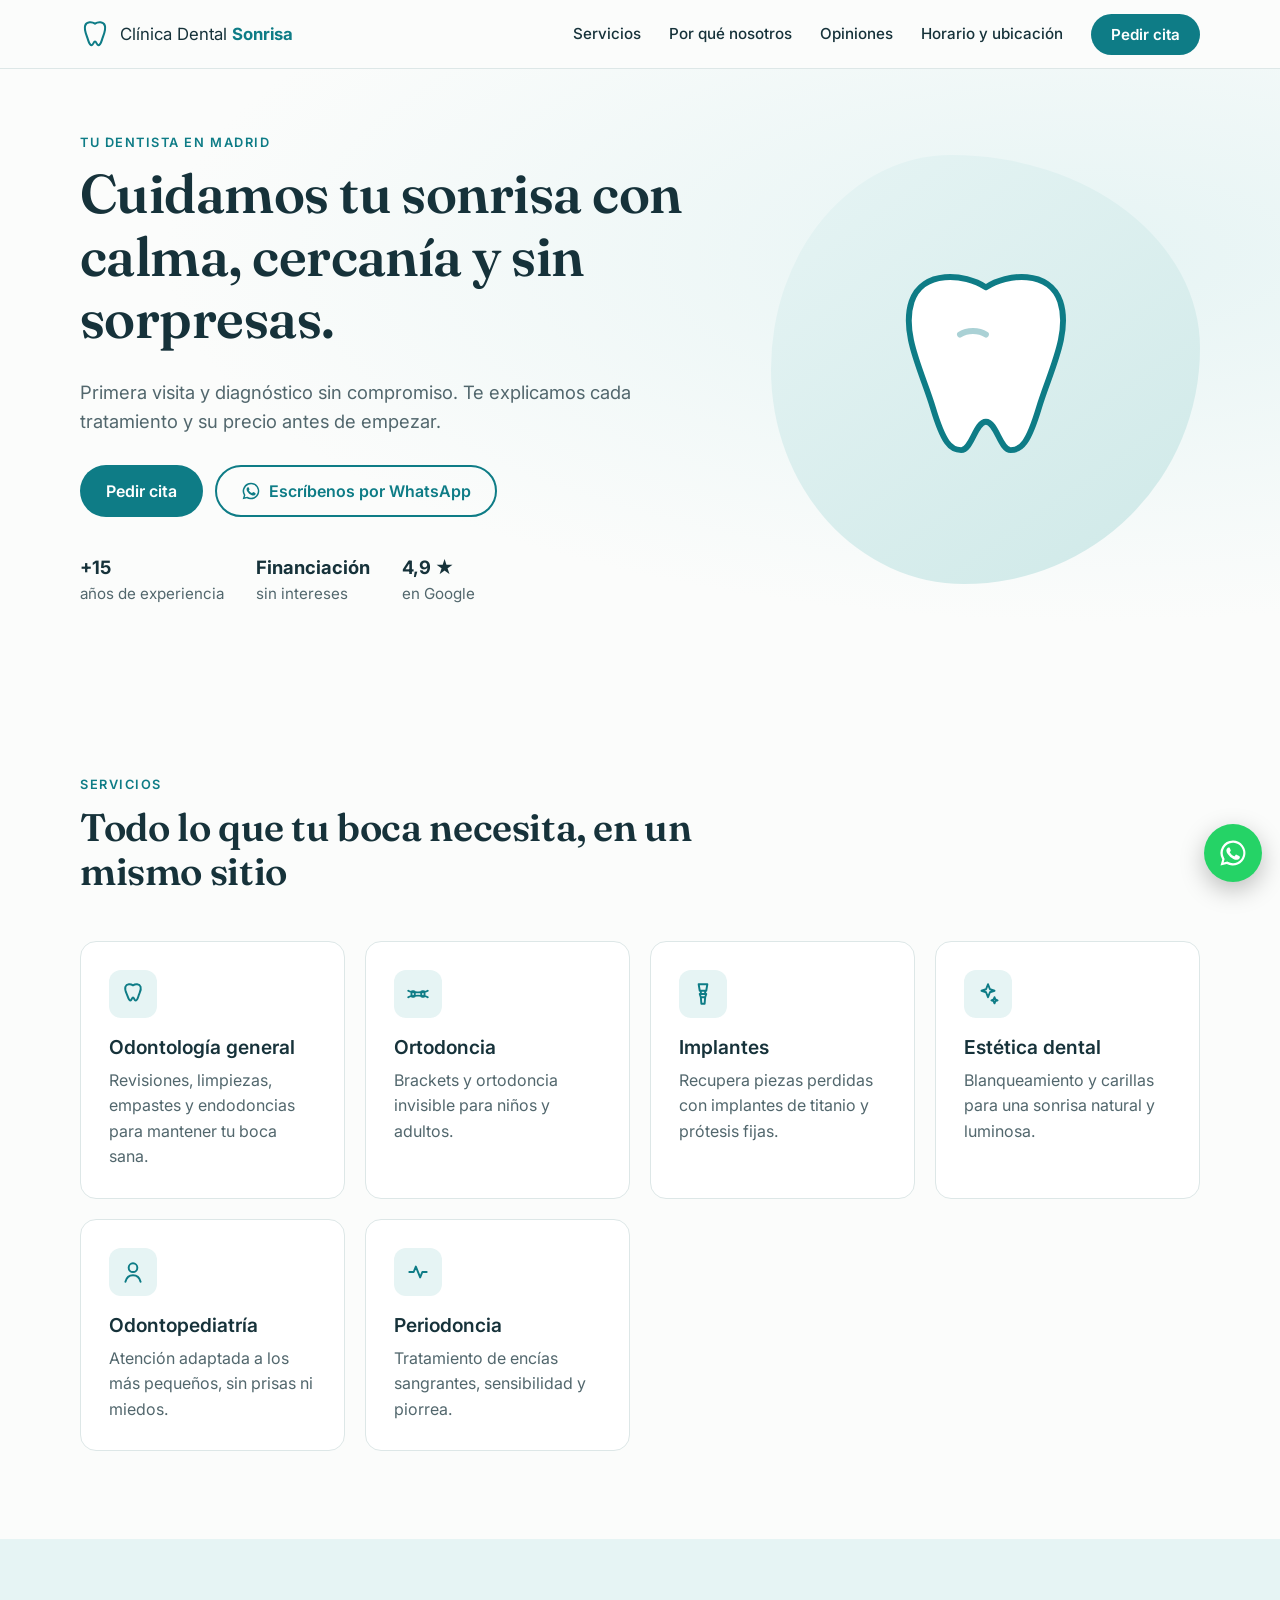
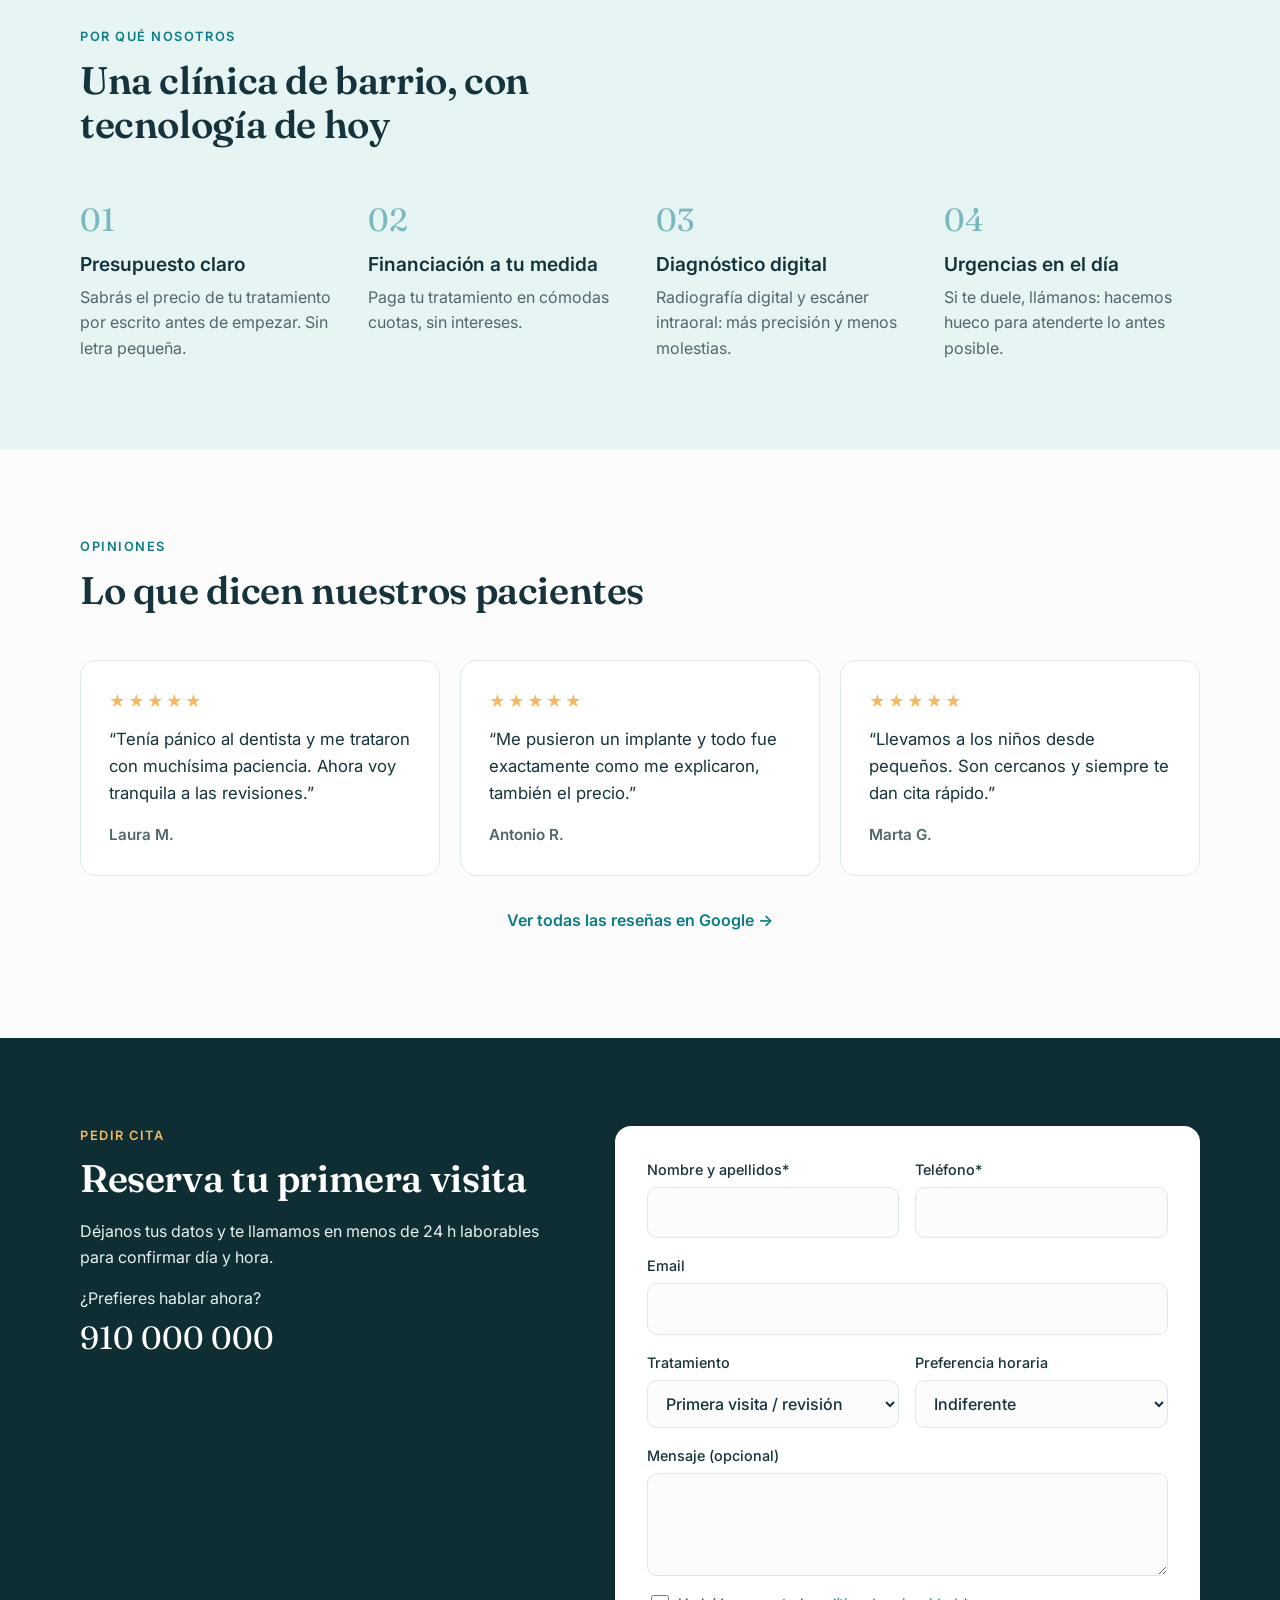
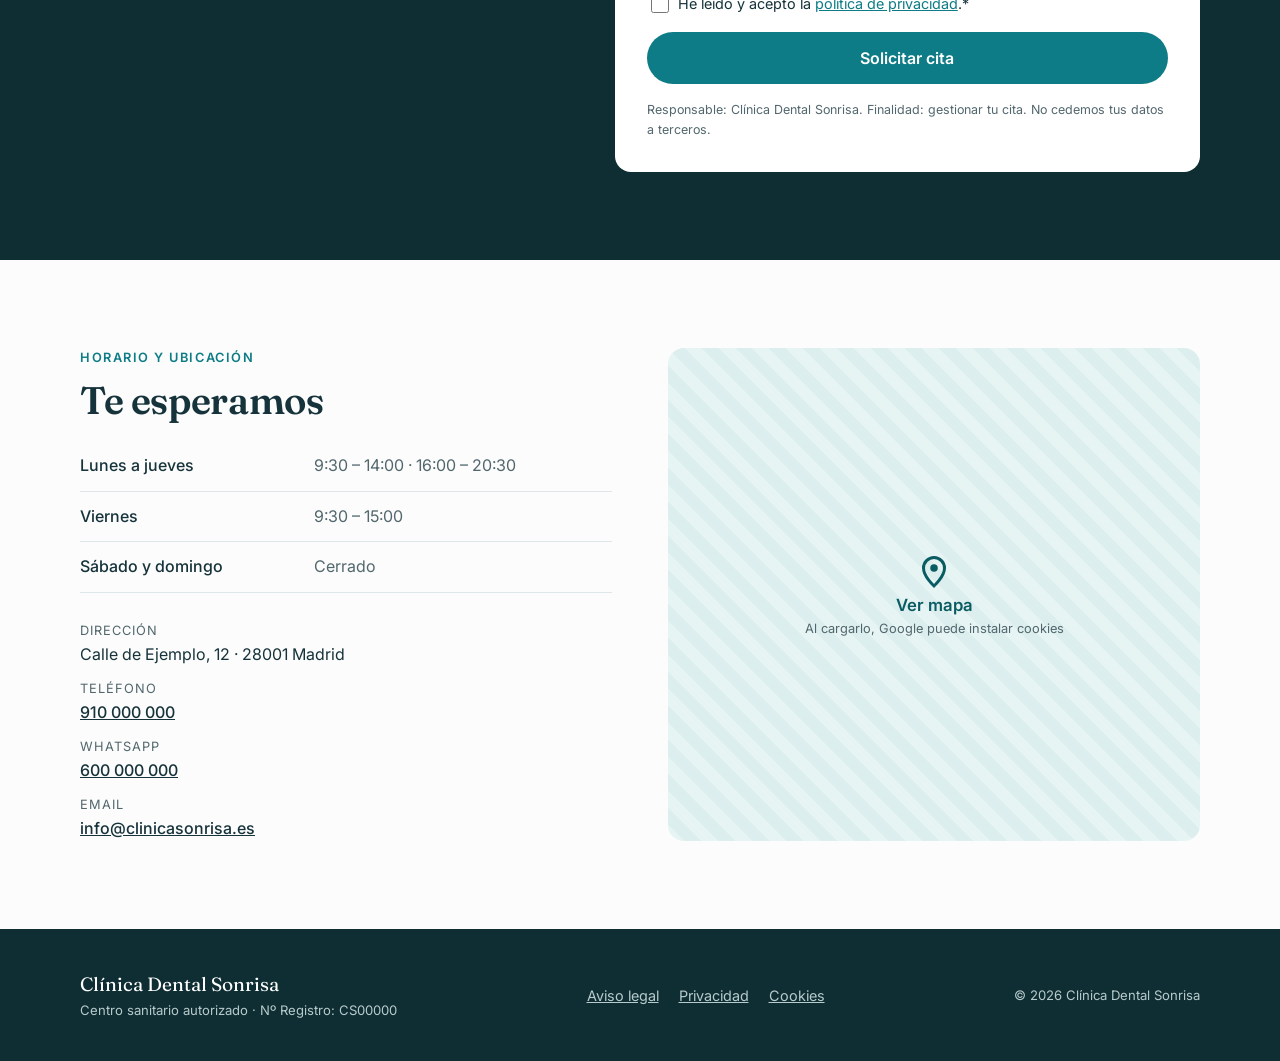
==== index.html @ e0968696 "feat: initial dental clinic one-page site Co-Authored-By: Claude Opus 5.5 <noreply@anthropic.com>" ====
<!DOCTYPE html>
<html lang="es">
<head>
  <meta charset="UTF-8">
  <meta name="viewport" content="width=device-width, initial-scale=1.0">

  <!-- EDITAR: título y descripción que salen en Google -->
  <title>Clínica Dental Sonrisa | Dentista en Madrid</title>
  <meta name="description" content="Clínica dental en Madrid: odontología general, ortodoncia invisible, implantes y estética dental. Pide tu primera cita sin compromiso.">

  <!-- Vista previa al compartir en WhatsApp / redes -->
  <meta property="og:title" content="Clínica Dental Sonrisa | Dentista en Madrid">
  <meta property="og:description" content="Pide tu primera cita sin compromiso.">
  <meta property="og:type" content="website">
  <meta property="og:locale" content="es_ES">

  <link rel="icon" href="img/favicon.svg" type="image/svg+xml">
  <link rel="preconnect" href="https://fonts.googleapis.com">
  <link rel="preconnect" href="https://fonts.gstatic.com" crossorigin>
  <link href="https://fonts.googleapis.com/css2?family=Fraunces:opsz,wght@9..144,500;9..144,600&family=Inter:wght@400;500;600&display=swap" rel="stylesheet">
  <link rel="stylesheet" href="css/styles.css">

  <!-- Datos estructurados para Google (EDITAR con los datos reales) -->
  <script type="application/ld+json">
  {
    "@context": "https://schema.org",
    "@type": "Dentist",
    "name": "Clínica Dental Sonrisa",
    "telephone": "+34 910 000 000",
    "email": "info@clinicasonrisa.es",
    "address": {
      "@type": "PostalAddress",
      "streetAddress": "Calle de Ejemplo, 12",
      "addressLocality": "Madrid",
      "postalCode": "28001",
      "addressCountry": "ES"
    },
    "openingHoursSpecification": [
      { "@type": "OpeningHoursSpecification", "dayOfWeek": ["Monday","Tuesday","Wednesday","Thursday"], "opens": "09:30", "closes": "20:30" },
      { "@type": "OpeningHoursSpecification", "dayOfWeek": "Friday", "opens": "09:30", "closes": "15:00" }
    ]
  }
  </script>
</head>
<body>
  <a class="skip-link" href="#main">Saltar al contenido</a>

  <!-- ========== CABECERA ========== -->
  <header class="header" id="top">
    <div class="container header__inner">
      <!-- EDITAR: nombre de la clínica (logo provisional) -->
      <a href="#top" class="logo" aria-label="Inicio">
        <svg class="logo__mark" viewBox="0 0 32 32" aria-hidden="true"><path d="M16 5c-3-2-9-2.5-10.5 2S7 17 8.5 22s2.5 6 4 6 2-4 3.5-4 2 4 3.5 4 2.5-1 4-6S28 11.5 26.5 7 19 3 16 5z" fill="none" stroke="currentColor" stroke-width="2.2" stroke-linejoin="round"/></svg>
        <span>Clínica Dental <strong>Sonrisa</strong></span>
      </a>

      <button class="nav-toggle" aria-expanded="false" aria-controls="nav" aria-label="Abrir menú">
        <span></span><span></span><span></span>
      </button>

      <nav class="nav" id="nav">
        <a href="#servicios">Servicios</a>
        <a href="#nosotros">Por qué nosotros</a>
        <a href="#opiniones">Opiniones</a>
        <a href="#contacto">Horario y ubicación</a>
        <a href="#cita" class="btn btn--primary btn--sm">Pedir cita</a>
      </nav>
    </div>
  </header>

  <main id="main">
    <!-- ========== HERO ========== -->
    <section class="hero">
      <div class="container hero__inner">
        <div class="hero__text">
          <p class="eyebrow">Tu dentista en Madrid</p>
          <!-- EDITAR: titular principal -->
          <h1>Cuidamos tu sonrisa con calma, cercanía y sin sorpresas.</h1>
          <p class="lead">Primera visita y diagnóstico sin compromiso. Te explicamos cada tratamiento y su precio antes de empezar.</p>
          <div class="hero__actions">
            <a href="#cita" class="btn btn--primary">Pedir cita</a>
            <!-- EDITAR: número de WhatsApp (formato 34 + número, sin espacios ni +) -->
            <a href="https://wa.me/34600000000?text=Hola%2C%20quiero%20pedir%20cita" class="btn btn--ghost" target="_blank" rel="noopener">
              <svg viewBox="0 0 24 24" aria-hidden="true" class="icon"><path fill="currentColor" d="M12 2a10 10 0 0 0-8.6 15.1L2 22l5-1.3A10 10 0 1 0 12 2zm0 18.2a8.2 8.2 0 0 1-4.2-1.2l-.3-.2-3 .8.8-2.9-.2-.3A8.2 8.2 0 1 1 12 20.2zm4.5-6.1c-.2-.1-1.5-.7-1.7-.8s-.4-.1-.6.1-.7.8-.8 1-.3.2-.5.1a6.7 6.7 0 0 1-3.4-3c-.3-.4.3-.4.7-1.3.1-.2 0-.3 0-.4l-.8-1.8c-.2-.5-.4-.4-.6-.4h-.5a1 1 0 0 0-.7.3 3 3 0 0 0-.9 2.2 5.2 5.2 0 0 0 1.1 2.7 11.8 11.8 0 0 0 4.5 4c1.7.7 2.3.8 3.2.6a2.7 2.7 0 0 0 1.8-1.3 2.2 2.2 0 0 0 .2-1.3c-.1-.1-.3-.2-.5-.3z"/></svg>
              Escríbenos por WhatsApp
            </a>
          </div>
          <ul class="hero__facts">
            <li><strong>+15</strong> años de experiencia</li>
            <li><strong>Financiación</strong> sin intereses</li>
            <li><strong>4,9 ★</strong> en Google</li>
          </ul>
        </div>
        <div class="hero__visual" aria-hidden="true">
          <!-- Ilustración provisional: sustituir por una foto real de la clínica (img/hero.jpg) -->
          <div class="hero__blob">
            <svg viewBox="0 0 200 200"><path d="M100 30c-18-12-54-15-63 12s9 60 18 90 15 36 24 36 12-24 21-24 12 24 21 24 15-6 24-36 27-63 18-90-45-24-63-12z" fill="#fff" stroke="currentColor" stroke-width="5" stroke-linejoin="round"/><path d="M78 70c6-4 16-4 22 0" fill="none" stroke="currentColor" stroke-width="5" stroke-linecap="round" opacity=".35"/></svg>
          </div>
        </div>
      </div>
    </section>

    <!-- ========== SERVICIOS ========== -->
    <!-- EDITAR: añade, quita o cambia tarjetas según los servicios reales -->
    <section class="section" id="servicios">
      <div class="container">
        <header class="section__head">
          <p class="eyebrow">Servicios</p>
          <h2>Todo lo que tu boca necesita, en un mismo sitio</h2>
        </header>
        <div class="cards">
          <article class="card">
            <div class="card__icon"><svg viewBox="0 0 24 24"><path d="M12 4c-2-1.3-6-1.6-7 1.3S6 11 7 14s1.7 4 2.7 4 1.3-2.7 2.3-2.7 1.3 2.7 2.3 2.7 1.7-.7 2.7-4 3-5.7 2-8.7S14 2.7 12 4z"/></svg></div>
            <h3>Odontología general</h3>
            <p>Revisiones, limpiezas, empastes y endodoncias para mantener tu boca sana.</p>
          </article>
          <article class="card">
            <div class="card__icon"><svg viewBox="0 0 24 24"><path d="M3 9c3 2 15 2 18 0M3 15c3-2 15-2 18 0"/><rect x="6" y="9.5" width="3" height="5" rx="1"/><rect x="15" y="9.5" width="3" height="5" rx="1"/></svg></div>
            <h3>Ortodoncia</h3>
            <p>Brackets y ortodoncia invisible para niños y adultos.</p>
          </article>
          <article class="card">
            <div class="card__icon"><svg viewBox="0 0 24 24"><path d="M8 3h8l-1 6H9zM10 9v3m4-3v3M9 12h6l-1 3h-4zm1 3 .5 6h3l.5-6"/></svg></div>
            <h3>Implantes</h3>
            <p>Recupera piezas perdidas con implantes de titanio y prótesis fijas.</p>
          </article>
          <article class="card">
            <div class="card__icon"><svg viewBox="0 0 24 24"><path d="M12 3l1.8 4.6L18 9l-4.2 1.4L12 15l-1.8-4.6L6 9l4.2-1.4zM18 15l.8 2 2 .8-2 .8-.8 2-.8-2-2-.8 2-.8z"/></svg></div>
            <h3>Estética dental</h3>
            <p>Blanqueamiento y carillas para una sonrisa natural y luminosa.</p>
          </article>
          <article class="card">
            <div class="card__icon"><svg viewBox="0 0 24 24"><circle cx="12" cy="8" r="4"/><path d="M5 21c1-4 4-6 7-6s6 2 7 6"/></svg></div>
            <h3>Odontopediatría</h3>
            <p>Atención adaptada a los más pequeños, sin prisas ni miedos.</p>
          </article>
          <article class="card">
            <div class="card__icon"><svg viewBox="0 0 24 24"><path d="M4 12h4l2-5 4 10 2-5h4"/></svg></div>
            <h3>Periodoncia</h3>
            <p>Tratamiento de encías sangrantes, sensibilidad y piorrea.</p>
          </article>
        </div>
      </div>
    </section>

    <!-- ========== POR QUÉ NOSOTROS ========== -->
    <section class="section section--tint" id="nosotros">
      <div class="container">
        <header class="section__head">
          <p class="eyebrow">Por qué nosotros</p>
          <h2>Una clínica de barrio, con tecnología de hoy</h2>
        </header>
        <div class="features">
          <div class="feature">
            <span class="feature__num">01</span>
            <h3>Presupuesto claro</h3>
            <p>Sabrás el precio de tu tratamiento por escrito antes de empezar. Sin letra pequeña.</p>
          </div>
          <div class="feature">
            <span class="feature__num">02</span>
            <h3>Financiación a tu medida</h3>
            <p>Paga tu tratamiento en cómodas cuotas, sin intereses.</p>
          </div>
          <div class="feature">
            <span class="feature__num">03</span>
            <h3>Diagnóstico digital</h3>
            <p>Radiografía digital y escáner intraoral: más precisión y menos molestias.</p>
          </div>
          <div class="feature">
            <span class="feature__num">04</span>
            <h3>Urgencias en el día</h3>
            <p>Si te duele, llámanos: hacemos hueco para atenderte lo antes posible.</p>
          </div>
        </div>
      </div>
    </section>

    <!-- ========== OPINIONES ========== -->
    <!-- EDITAR: OPINIONES DE EJEMPLO. Sustituir por reseñas reales (con permiso del paciente) -->
    <section class="section" id="opiniones">
      <div class="container">
        <header class="section__head">
          <p class="eyebrow">Opiniones</p>
          <h2>Lo que dicen nuestros pacientes</h2>
        </header>
        <div class="reviews">
          <figure class="review">
            <div class="review__stars" aria-label="5 de 5 estrellas">★★★★★</div>
            <blockquote>“Tenía pánico al dentista y me trataron con muchísima paciencia. Ahora voy tranquila a las revisiones.”</blockquote>
            <figcaption>Laura M.</figcaption>
          </figure>
          <figure class="review">
            <div class="review__stars" aria-label="5 de 5 estrellas">★★★★★</div>
            <blockquote>“Me pusieron un implante y todo fue exactamente como me explicaron, también el precio.”</blockquote>
            <figcaption>Antonio R.</figcaption>
          </figure>
          <figure class="review">
            <div class="review__stars" aria-label="5 de 5 estrellas">★★★★★</div>
            <blockquote>“Llevamos a los niños desde pequeños. Son cercanos y siempre te dan cita rápido.”</blockquote>
            <figcaption>Marta G.</figcaption>
          </figure>
        </div>
        <p class="center">
          <!-- EDITAR: enlace a la ficha de Google de la clínica -->
          <a href="https://www.google.com/maps/search/?api=1&query=Cl%C3%ADnica+Dental+Sonrisa+Madrid" target="_blank" rel="noopener" class="link-arrow">Ver todas las reseñas en Google →</a>
        </p>
      </div>
    </section>

    <!-- ========== PEDIR CITA ========== -->
    <section class="section section--dark" id="cita">
      <div class="container cita">
        <div class="cita__intro">
          <p class="eyebrow">Pedir cita</p>
          <h2>Reserva tu primera visita</h2>
          <p>Déjanos tus datos y te llamamos en menos de 24 h laborables para confirmar día y hora.</p>
          <p>¿Prefieres hablar ahora?<br>
            <!-- EDITAR: teléfono -->
            <a href="tel:+34910000000" class="cita__phone">910 000 000</a>
          </p>
        </div>

        <!-- Netlify detecta este formulario automáticamente (data-netlify) -->
        <form class="form" name="cita" method="POST" action="/gracias.html" data-netlify="true" netlify-honeypot="empresa">
          <input type="hidden" name="form-name" value="cita">
          <p class="hidden"><label>No rellenar: <input name="empresa"></label></p>

          <div class="form__row">
            <label>Nombre y apellidos*
              <input type="text" name="nombre" required autocomplete="name">
            </label>
            <label>Teléfono*
              <input type="tel" name="telefono" required autocomplete="tel" pattern="[0-9+\s]{9,15}">
            </label>
          </div>
          <label>Email
            <input type="email" name="email" autocomplete="email">
          </label>
          <div class="form__row">
            <label>Tratamiento
              <select name="tratamiento">
                <option>Primera visita / revisión</option>
                <option>Odontología general</option>
                <option>Ortodoncia</option>
                <option>Implantes</option>
                <option>Estética dental</option>
                <option>Odontopediatría</option>
                <option>Periodoncia</option>
                <option>Urgencia</option>
              </select>
            </label>
            <label>Preferencia horaria
              <select name="horario">
                <option>Indiferente</option>
                <option>Mañanas</option>
                <option>Tardes</option>
              </select>
            </label>
          </div>
          <label>Mensaje (opcional)
            <textarea name="mensaje" rows="3"></textarea>
          </label>
          <label class="form__check">
            <input type="checkbox" name="privacidad" required>
            <span>He leído y acepto la <a href="privacidad.html" target="_blank">política de privacidad</a>.*</span>
          </label>
          <button type="submit" class="btn btn--primary btn--block">Solicitar cita</button>
          <p class="form__note">Responsable: Clínica Dental Sonrisa. Finalidad: gestionar tu cita. No cedemos tus datos a terceros.</p>
        </form>
      </div>
    </section>

    <!-- ========== HORARIO Y UBICACIÓN ========== -->
    <section class="section" id="contacto">
      <div class="container contacto">
        <div class="contacto__info">
          <p class="eyebrow">Horario y ubicación</p>
          <h2>Te esperamos</h2>

          <!-- EDITAR: horario -->
          <table class="horario">
            <tr><th>Lunes a jueves</th><td>9:30 – 14:00 · 16:00 – 20:30</td></tr>
            <tr><th>Viernes</th><td>9:30 – 15:00</td></tr>
            <tr><th>Sábado y domingo</th><td>Cerrado</td></tr>
          </table>

          <!-- EDITAR: dirección, teléfono y email -->
          <ul class="contacto__list">
            <li><span>Dirección</span>Calle de Ejemplo, 12 · 28001 Madrid</li>
            <li><span>Teléfono</span><a href="tel:+34910000000">910 000 000</a></li>
            <li><span>WhatsApp</span><a href="https://wa.me/34600000000" target="_blank" rel="noopener">600 000 000</a></li>
            <li><span>Email</span><a href="mailto:info@clinicasonrisa.es">info@clinicasonrisa.es</a></li>
          </ul>
        </div>

        <!-- El mapa solo se carga al hacer clic (evita cookies de Google sin consentimiento) -->
        <!-- EDITAR: data-address con la dirección real -->
        <div class="map" data-address="Calle de Ejemplo 12, 28001 Madrid">
          <button type="button" class="map__load">
            <svg viewBox="0 0 24 24" aria-hidden="true" class="icon"><path d="M12 22s7-6.3 7-12a7 7 0 0 0-14 0c0 5.7 7 12 7 12z" fill="none" stroke="currentColor" stroke-width="2"/><circle cx="12" cy="10" r="2.5" fill="currentColor"/></svg>
            Ver mapa
            <small>Al cargarlo, Google puede instalar cookies</small>
          </button>
        </div>
      </div>
    </section>
  </main>

  <!-- ========== FOOTER ========== -->
  <footer class="footer">
    <div class="container footer__inner">
      <div>
        <p class="footer__brand">Clínica Dental Sonrisa</p>
        <!-- EDITAR: número de registro sanitario (obligatorio) -->
        <p class="footer__small">Centro sanitario autorizado · Nº Registro: CS00000</p>
      </div>
      <nav class="footer__links" aria-label="Legal">
        <a href="aviso-legal.html">Aviso legal</a>
        <a href="privacidad.html">Privacidad</a>
        <a href="cookies.html">Cookies</a>
      </nav>
      <p class="footer__small">© <span id="year"></span> Clínica Dental Sonrisa</p>
    </div>
  </footer>

  <!-- Botón flotante de WhatsApp (EDITAR número) -->
  <a href="https://wa.me/34600000000?text=Hola%2C%20quiero%20pedir%20cita" class="wa-float" target="_blank" rel="noopener" aria-label="Escríbenos por WhatsApp">
    <svg viewBox="0 0 24 24" aria-hidden="true"><path fill="currentColor" d="M12 2a10 10 0 0 0-8.6 15.1L2 22l5-1.3A10 10 0 1 0 12 2zm0 18.2a8.2 8.2 0 0 1-4.2-1.2l-.3-.2-3 .8.8-2.9-.2-.3A8.2 8.2 0 1 1 12 20.2zm4.5-6.1c-.2-.1-1.5-.7-1.7-.8s-.4-.1-.6.1-.7.8-.8 1-.3.2-.5.1a6.7 6.7 0 0 1-3.4-3c-.3-.4.3-.4.7-1.3.1-.2 0-.3 0-.4l-.8-1.8c-.2-.5-.4-.4-.6-.4h-.5a1 1 0 0 0-.7.3 3 3 0 0 0-.9 2.2 5.2 5.2 0 0 0 1.1 2.7 11.8 11.8 0 0 0 4.5 4c1.7.7 2.3.8 3.2.6a2.7 2.7 0 0 0 1.8-1.3 2.2 2.2 0 0 0 .2-1.3c-.1-.1-.3-.2-.5-.3z"/></svg>
  </a>

  <script src="js/main.js"></script>
</body>
</html>
---- css/styles.css ----
/* ==========================================================
   Clínica Dental — estilos
   Cambia los colores de marca aquí (variables --brand*)
   ========================================================== */
:root {
  --brand: #0e7c86;        /* verde azulado principal */
  --brand-dark: #0a5c63;
  --brand-soft: #e6f4f4;
  --accent: #f4b860;       /* estrellas / detalles */
  --ink: #16323a;          /* texto principal */
  --ink-soft: #52676d;     /* texto secundario */
  --bg: #fbfcfb;
  --surface: #ffffff;
  --line: #dde7e7;
  --dark: #0f2e33;

  --radius: 16px;
  --shadow: 0 10px 30px -12px rgba(15, 46, 51, .18);
  --font-body: "Inter", system-ui, -apple-system, "Segoe UI", sans-serif;
  --font-head: "Fraunces", Georgia, serif;
}

*, *::before, *::after { box-sizing: border-box; }
html { scroll-behavior: smooth; scroll-padding-top: 80px; }
body {
  margin: 0;
  font-family: var(--font-body);
  font-size: 1rem;
  line-height: 1.6;
  color: var(--ink);
  background: var(--bg);
  -webkit-font-smoothing: antialiased;
}
img, svg { display: block; max-width: 100%; }
a { color: var(--brand); }
h1, h2, h3 { font-family: var(--font-head); font-weight: 600; line-height: 1.15; margin: 0 0 .5em; letter-spacing: -.01em; }
h1 { font-size: clamp(2.1rem, 5vw, 3.4rem); }
h2 { font-size: clamp(1.7rem, 3.5vw, 2.4rem); }
h3 { font-size: 1.2rem; font-family: var(--font-body); font-weight: 600; letter-spacing: 0; }
p { margin: 0 0 1em; }

.container { width: min(1120px, 100% - 32px); margin-inline: auto; }
.hidden { display: none; }
.center { text-align: center; }
.icon { width: 20px; height: 20px; flex: none; }

.skip-link { position: absolute; left: -999px; top: 8px; background: var(--ink); color: #fff; padding: 8px 12px; border-radius: 8px; z-index: 100; }
.skip-link:focus { left: 8px; }

.eyebrow {
  font-size: .8rem; font-weight: 600; letter-spacing: .12em; text-transform: uppercase;
  color: var(--brand); margin-bottom: .75em;
}
.lead { font-size: 1.15rem; color: var(--ink-soft); max-width: 34em; }

/* ---------- Botones ---------- */
.btn {
  display: inline-flex; align-items: center; justify-content: center; gap: 8px;
  padding: 14px 24px; border-radius: 999px; font: 600 1rem var(--font-body);
  text-decoration: none; border: 2px solid transparent; cursor: pointer;
  transition: background .2s, color .2s, transform .2s;
}
.btn:hover { transform: translateY(-1px); }
.btn--primary { background: var(--brand); color: #fff; }
.btn--primary:hover { background: var(--brand-dark); }
.btn--ghost { border-color: var(--brand); color: var(--brand); background: transparent; }
.btn--ghost:hover { background: var(--brand-soft); }
.btn--sm { padding: 9px 18px; font-size: .95rem; }
.btn--block { width: 100%; }
:focus-visible { outline: 3px solid var(--accent); outline-offset: 2px; }

/* ---------- Cabecera ---------- */
.header {
  position: sticky; top: 0; z-index: 50;
  background: rgba(251, 252, 251, .92); backdrop-filter: blur(8px);
  border-bottom: 1px solid var(--line);
}
.header__inner { display: flex; align-items: center; justify-content: space-between; height: 68px; }
.logo { display: flex; align-items: center; gap: 10px; color: var(--ink); text-decoration: none; font-size: 1.05rem; }
.logo strong { color: var(--brand); }
.logo__mark { width: 30px; height: 30px; color: var(--brand); }

.nav { display: flex; align-items: center; gap: 28px; }
.nav a:not(.btn) { color: var(--ink); text-decoration: none; font-weight: 500; font-size: .95rem; }
.nav a:not(.btn):hover { color: var(--brand); }

.nav-toggle { display: none; background: none; border: 0; padding: 8px; cursor: pointer; }
.nav-toggle span { display: block; width: 24px; height: 2px; background: var(--ink); margin: 5px 0; transition: transform .25s, opacity .25s; }

@media (max-width: 860px) {
  .nav-toggle { display: block; }
  .nav {
    position: absolute; top: 68px; left: 0; right: 0;
    flex-direction: column; align-items: stretch; gap: 0;
    background: var(--surface); border-bottom: 1px solid var(--line);
    padding: 8px 16px 20px; display: none;
  }
  .nav.is-open { display: flex; }
  .nav a:not(.btn) { padding: 14px 4px; border-bottom: 1px solid var(--line); }
  .nav .btn { margin-top: 16px; }
  .nav-toggle[aria-expanded="true"] span:nth-child(1) { transform: translateY(7px) rotate(45deg); }
  .nav-toggle[aria-expanded="true"] span:nth-child(2) { opacity: 0; }
  .nav-toggle[aria-expanded="true"] span:nth-child(3) { transform: translateY(-7px) rotate(-45deg); }
}

/* ---------- Hero ---------- */
.hero { padding: 64px 0 80px; background: radial-gradient(ellipse at 85% 30%, var(--brand-soft), transparent 60%); }
.hero__inner { display: grid; grid-template-columns: 1.2fr .8fr; gap: 48px; align-items: center; }
.hero__actions { display: flex; flex-wrap: wrap; gap: 12px; margin: 28px 0 36px; }
.hero__facts { list-style: none; padding: 0; margin: 0; display: flex; flex-wrap: wrap; gap: 12px 32px; color: var(--ink-soft); font-size: .95rem; }
.hero__facts strong { color: var(--ink); display: block; font-size: 1.15rem; }
.hero__blob {
  aspect-ratio: 1; border-radius: 42% 58% 55% 45% / 50% 45% 55% 50%;
  background: linear-gradient(145deg, var(--brand-soft), #cfe9e8);
  display: grid; place-items: center; color: var(--brand);
}
.hero__blob svg { width: 55%; }

@media (max-width: 860px) {
  .hero { padding: 40px 0 56px; }
  .hero__inner { grid-template-columns: 1fr; }
  .hero__visual { display: none; }
}

/* ---------- Secciones ---------- */
.section { padding: 88px 0; }
.section--tint { background: var(--brand-soft); }
.section--dark { background: var(--dark); color: #e8f1f1; }
.section--dark h2 { color: #fff; }
.section--dark .eyebrow { color: var(--accent); }
.section__head { max-width: 640px; margin-bottom: 48px; }
@media (max-width: 600px) { .section { padding: 64px 0; } }

/* Servicios */
.cards { display: grid; grid-template-columns: repeat(auto-fit, minmax(260px, 1fr)); gap: 20px; }
.card {
  background: var(--surface); border: 1px solid var(--line); border-radius: var(--radius);
  padding: 28px; transition: box-shadow .2s, transform .2s;
}
.card:hover { box-shadow: var(--shadow); transform: translateY(-2px); }
.card p { color: var(--ink-soft); margin: 0; }
.card__icon {
  width: 48px; height: 48px; border-radius: 12px; background: var(--brand-soft);
  display: grid; place-items: center; margin-bottom: 18px;
}
.card__icon svg { width: 26px; height: 26px; fill: none; stroke: var(--brand); stroke-width: 1.8; stroke-linecap: round; stroke-linejoin: round; }

/* Por qué nosotros */
.features { display: grid; grid-template-columns: repeat(auto-fit, minmax(230px, 1fr)); gap: 32px; }
.feature__num { font-family: var(--font-head); font-size: 2rem; color: var(--brand); opacity: .5; display: block; margin-bottom: 8px; }
.feature p { color: var(--ink-soft); margin: 0; }

/* Opiniones */
.reviews { display: grid; grid-template-columns: repeat(auto-fit, minmax(280px, 1fr)); gap: 20px; margin-bottom: 32px; }
.review { margin: 0; background: var(--surface); border: 1px solid var(--line); border-radius: var(--radius); padding: 28px; }
.review__stars { color: var(--accent); letter-spacing: 2px; margin-bottom: 12px; }
.review blockquote { margin: 0 0 16px; font-size: 1.05rem; }
.review figcaption { font-weight: 600; color: var(--ink-soft); font-size: .95rem; }
.link-arrow { font-weight: 600; text-decoration: none; }
.link-arrow:hover { text-decoration: underline; }

/* Cita */
.cita { display: grid; grid-template-columns: .9fr 1.1fr; gap: 56px; align-items: start; }
.cita__phone { color: #fff; font-family: var(--font-head); font-size: 2rem; text-decoration: none; }
.form { background: var(--surface); color: var(--ink); border-radius: var(--radius); padding: 32px; display: grid; gap: 16px; }
.form label { display: grid; gap: 6px; font-size: .9rem; font-weight: 500; }
.form input, .form select, .form textarea {
  font: inherit; font-size: 1rem; padding: 12px 14px; border: 1px solid var(--line);
  border-radius: 10px; background: var(--bg); color: var(--ink); width: 100%;
}
.form input:focus, .form select:focus, .form textarea:focus { outline: none; border-color: var(--brand); box-shadow: 0 0 0 3px var(--brand-soft); }
.form__row { display: grid; grid-template-columns: 1fr 1fr; gap: 16px; }
.form__check { display: flex !important; align-items: flex-start; gap: 10px; font-weight: 400 !important; }
.form__check input { width: 18px; height: 18px; margin-top: 3px; flex: none; accent-color: var(--brand); }
.form__note { font-size: .78rem; color: var(--ink-soft); margin: 0; }
@media (max-width: 860px) {
  .cita { grid-template-columns: 1fr; gap: 32px; }
  .form { padding: 22px; }
  .form__row { grid-template-columns: 1fr; }
}

/* Horario y ubicación */
.contacto { display: grid; grid-template-columns: 1fr 1fr; gap: 56px; align-items: stretch; }
.horario { width: 100%; border-collapse: collapse; margin: 8px 0 28px; }
.horario th, .horario td { text-align: left; padding: 12px 0; border-bottom: 1px solid var(--line); vertical-align: top; }
.horario th { font-weight: 500; padding-right: 16px; }
.horario td { color: var(--ink-soft); }
.contacto__list { list-style: none; padding: 0; margin: 0; display: grid; gap: 12px; }
.contacto__list span { display: block; font-size: .8rem; text-transform: uppercase; letter-spacing: .08em; color: var(--ink-soft); }
.contacto__list a { color: var(--ink); font-weight: 500; }
.map {
  min-height: 360px; border-radius: var(--radius); overflow: hidden;
  background: repeating-linear-gradient(45deg, var(--brand-soft) 0 12px, #dcefee 12px 24px);
}
.map iframe { width: 100%; height: 100%; min-height: 360px; border: 0; display: block; }
.map__load {
  width: 100%; height: 100%; min-height: 360px; border: 0; background: transparent; cursor: pointer;
  display: flex; flex-direction: column; align-items: center; justify-content: center; gap: 6px;
  font: 600 1.05rem var(--font-body); color: var(--brand-dark);
}
.map__load .icon { width: 36px; height: 36px; }
.map__load small { font-weight: 400; font-size: .8rem; color: var(--ink-soft); }
@media (max-width: 860px) { .contacto { grid-template-columns: 1fr; gap: 32px; } }

/* Footer */
.footer { background: var(--dark); color: #b8cbcc; padding: 40px 0; font-size: .9rem; }
.footer__inner { display: flex; flex-wrap: wrap; justify-content: space-between; align-items: center; gap: 20px; }
.footer__brand { color: #fff; font-family: var(--font-head); font-size: 1.2rem; margin: 0; }
.footer__small { margin: 0; font-size: .82rem; }
.footer__links { display: flex; gap: 20px; }
.footer a { color: #b8cbcc; }

/* WhatsApp flotante */
.wa-float {
  position: fixed; right: 18px; bottom: 18px; z-index: 60;
  width: 58px; height: 58px; border-radius: 50%; background: #25d366; color: #fff;
  display: grid; place-items: center; box-shadow: 0 8px 24px rgba(0,0,0,.25);
  transition: transform .2s;
}
.wa-float:hover { transform: scale(1.07); }
.wa-float svg { width: 30px; height: 30px; }

/* Páginas legales / gracias */
.page { padding: 56px 0 88px; max-width: 760px; }
.page h1 { font-size: clamp(1.9rem, 4vw, 2.6rem); }
.page h2 { font-size: 1.35rem; margin-top: 1.6em; }
.page--center { text-align: center; padding-top: 96px; }

@media (prefers-reduced-motion: reduce) {
  html { scroll-behavior: auto; }
  * { transition: none !important; }
}
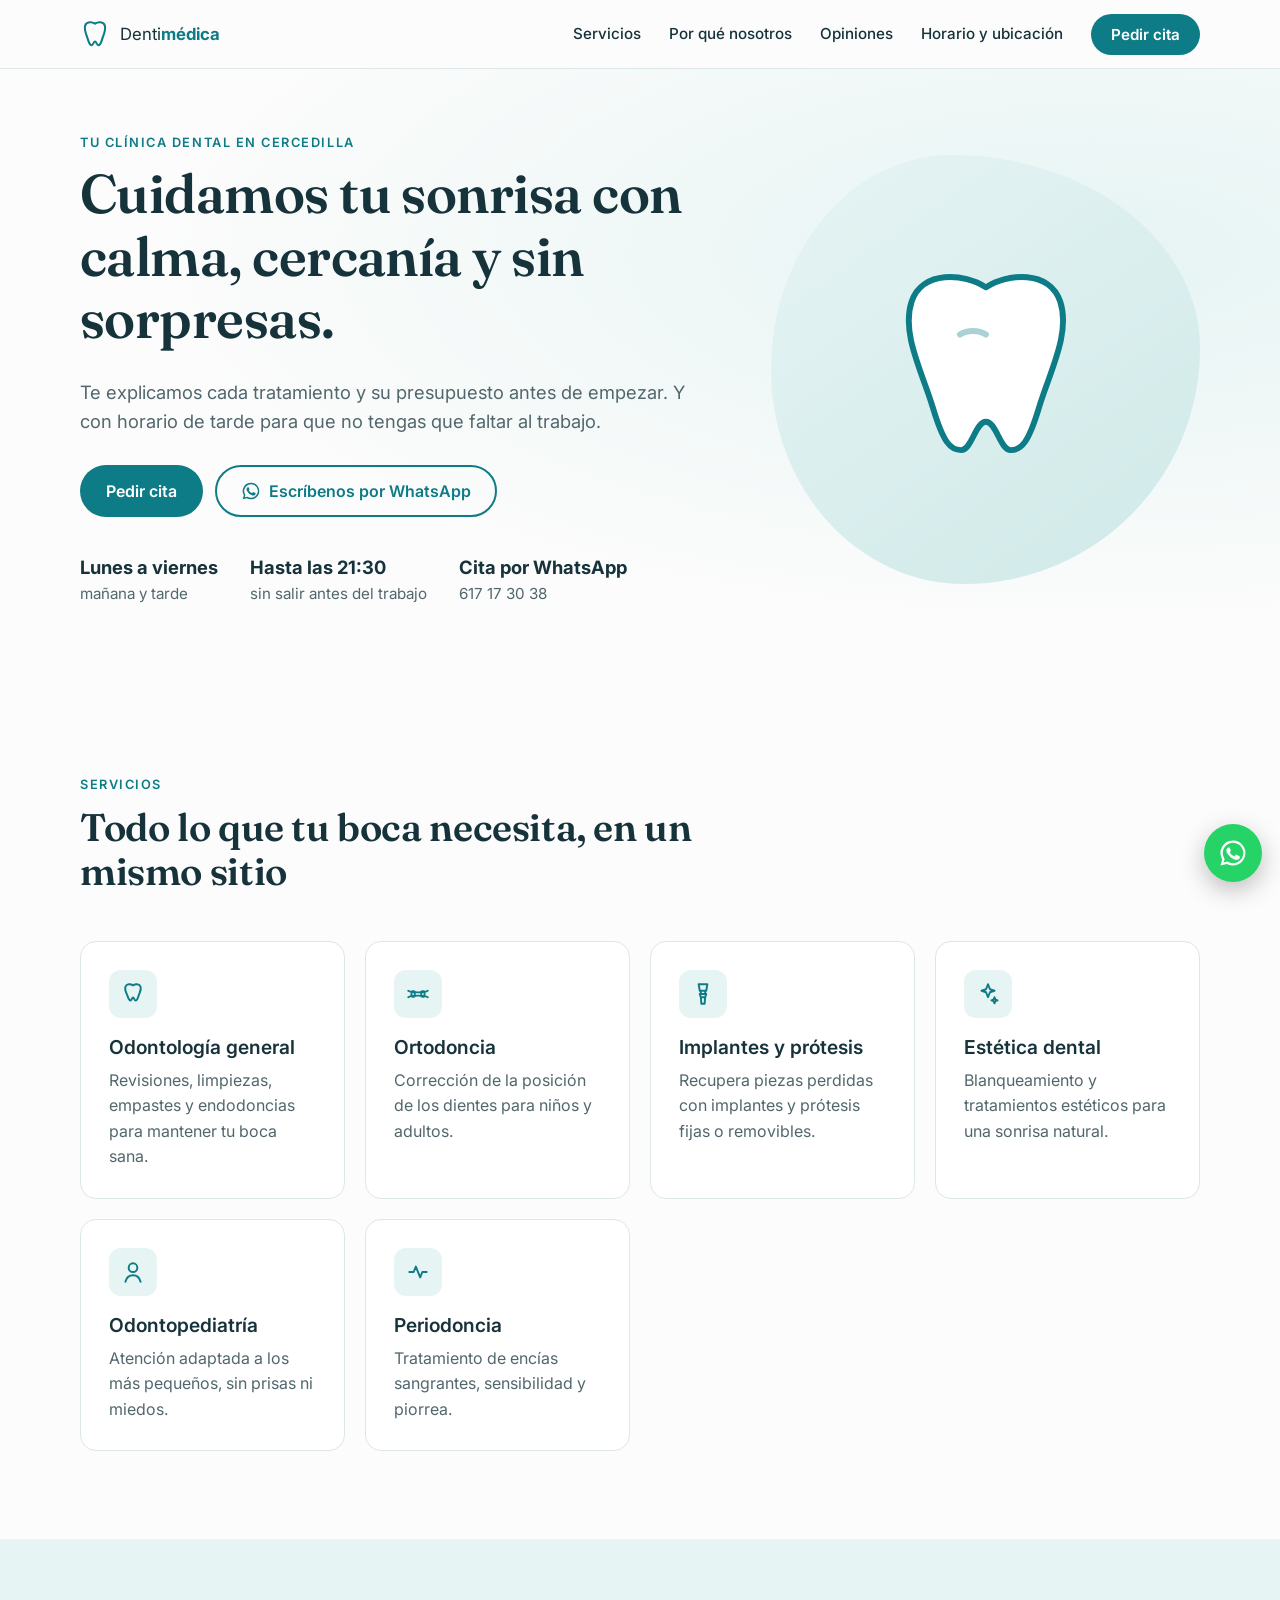
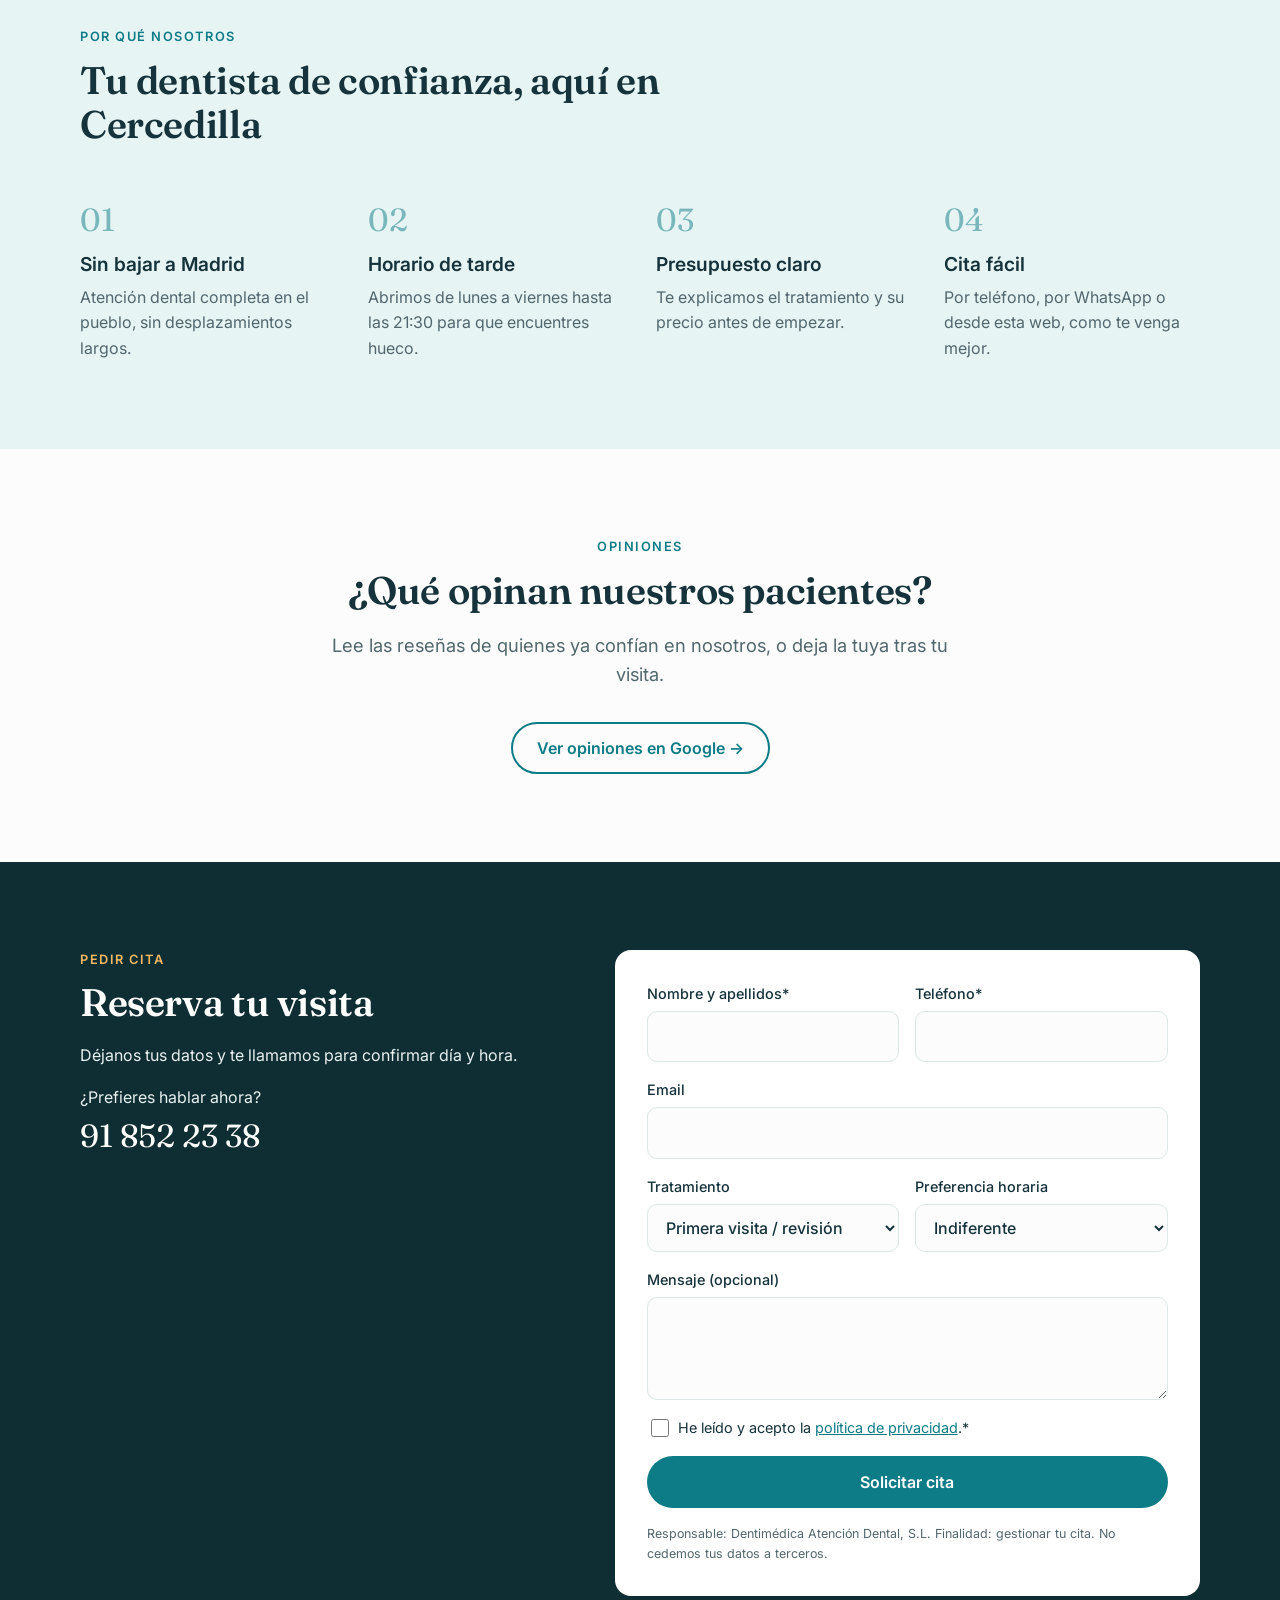
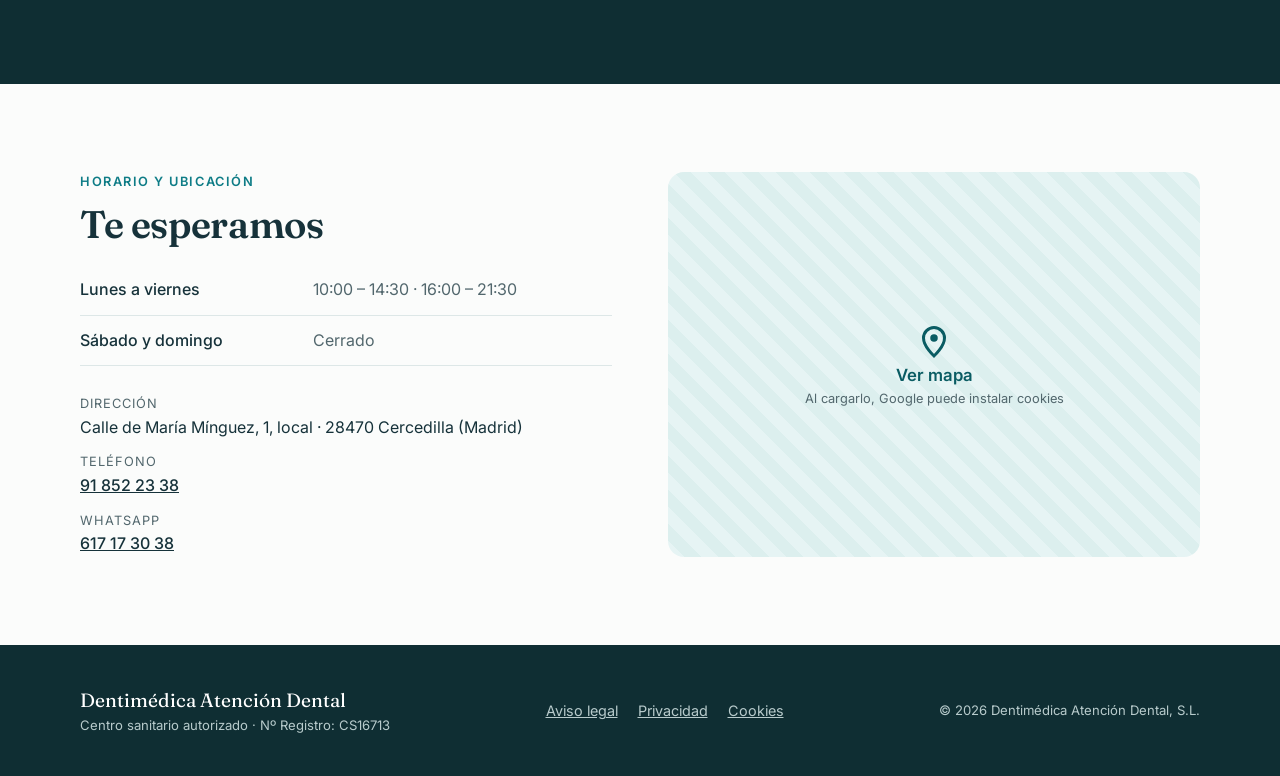
==== commit 0539012c: "feat: add real Dentimedica clinic data and remove unverified claims Co-Authored-By: Claude Opus 5.5 " ====
--- a/index.html
+++ b/index.html
@@ -4,13 +4,12 @@
   <meta charset="UTF-8">
   <meta name="viewport" content="width=device-width, initial-scale=1.0">
 
-  <!-- EDITAR: título y descripción que salen en Google -->
-  <title>Clínica Dental Sonrisa | Dentista en Madrid</title>
-  <meta name="description" content="Clínica dental en Madrid: odontología general, ortodoncia invisible, implantes y estética dental. Pide tu primera cita sin compromiso.">
+  <title>Dentimédica | Clínica dental en Cercedilla</title>
+  <meta name="description" content="Dentimédica, clínica dental en Cercedilla (Madrid). Odontología general, ortodoncia, implantes y estética dental. Abierto de lunes a viernes hasta las 21:30. Pide cita: 91 852 23 38.">
 
   <!-- Vista previa al compartir en WhatsApp / redes -->
-  <meta property="og:title" content="Clínica Dental Sonrisa | Dentista en Madrid">
-  <meta property="og:description" content="Pide tu primera cita sin compromiso.">
+  <meta property="og:title" content="Dentimédica | Clínica dental en Cercedilla">
+  <meta property="og:description" content="Pide tu cita por teléfono, WhatsApp o desde la web.">
   <meta property="og:type" content="website">
   <meta property="og:locale" content="es_ES">
 
@@ -20,24 +19,24 @@
   <link href="https://fonts.googleapis.com/css2?family=Fraunces:opsz,wght@9..144,500;9..144,600&family=Inter:wght@400;500;600&display=swap" rel="stylesheet">
   <link rel="stylesheet" href="css/styles.css">
 
-  <!-- Datos estructurados para Google (EDITAR con los datos reales) -->
+  <!-- Datos estructurados para Google -->
   <script type="application/ld+json">
   {
     "@context": "https://schema.org",
     "@type": "Dentist",
-    "name": "Clínica Dental Sonrisa",
-    "telephone": "+34 910 000 000",
-    "email": "info@clinicasonrisa.es",
+    "name": "Dentimédica Atención Dental",
+    "telephone": "+34 918 52 23 38",
     "address": {
       "@type": "PostalAddress",
-      "streetAddress": "Calle de Ejemplo, 12",
-      "addressLocality": "Madrid",
-      "postalCode": "28001",
+      "streetAddress": "Calle de María Mínguez, 1, local",
+      "addressLocality": "Cercedilla",
+      "addressRegion": "Madrid",
+      "postalCode": "28470",
       "addressCountry": "ES"
     },
     "openingHoursSpecification": [
-      { "@type": "OpeningHoursSpecification", "dayOfWeek": ["Monday","Tuesday","Wednesday","Thursday"], "opens": "09:30", "closes": "20:30" },
-      { "@type": "OpeningHoursSpecification", "dayOfWeek": "Friday", "opens": "09:30", "closes": "15:00" }
+      { "@type": "OpeningHoursSpecification", "dayOfWeek": ["Monday","Tuesday","Wednesday","Thursday","Friday"], "opens": "10:00", "closes": "14:30" },
+      { "@type": "OpeningHoursSpecification", "dayOfWeek": ["Monday","Tuesday","Wednesday","Thursday","Friday"], "opens": "16:00", "closes": "21:30" }
     ]
   }
   </script>
@@ -48,10 +47,9 @@
   <!-- ========== CABECERA ========== -->
   <header class="header" id="top">
     <div class="container header__inner">
-      <!-- EDITAR: nombre de la clínica (logo provisional) -->
-      <a href="#top" class="logo" aria-label="Inicio">
+      <a href="#top" class="logo" aria-label="Dentimédica, inicio">
         <svg class="logo__mark" viewBox="0 0 32 32" aria-hidden="true"><path d="M16 5c-3-2-9-2.5-10.5 2S7 17 8.5 22s2.5 6 4 6 2-4 3.5-4 2 4 3.5 4 2.5-1 4-6S28 11.5 26.5 7 19 3 16 5z" fill="none" stroke="currentColor" stroke-width="2.2" stroke-linejoin="round"/></svg>
-        <span>Clínica Dental <strong>Sonrisa</strong></span>
+        <span>Denti<strong>médica</strong></span>
       </a>
 
       <button class="nav-toggle" aria-expanded="false" aria-controls="nav" aria-label="Abrir menú">
@@ -73,22 +71,20 @@
     <section class="hero">
       <div class="container hero__inner">
         <div class="hero__text">
-          <p class="eyebrow">Tu dentista en Madrid</p>
-          <!-- EDITAR: titular principal -->
+          <p class="eyebrow">Tu clínica dental en Cercedilla</p>
           <h1>Cuidamos tu sonrisa con calma, cercanía y sin sorpresas.</h1>
-          <p class="lead">Primera visita y diagnóstico sin compromiso. Te explicamos cada tratamiento y su precio antes de empezar.</p>
+          <p class="lead">Te explicamos cada tratamiento y su presupuesto antes de empezar. Y con horario de tarde para que no tengas que faltar al trabajo.</p>
           <div class="hero__actions">
             <a href="#cita" class="btn btn--primary">Pedir cita</a>
-            <!-- EDITAR: número de WhatsApp (formato 34 + número, sin espacios ni +) -->
-            <a href="https://wa.me/34600000000?text=Hola%2C%20quiero%20pedir%20cita" class="btn btn--ghost" target="_blank" rel="noopener">
+            <a href="https://wa.me/34617173038?text=Hola%2C%20quiero%20pedir%20cita" class="btn btn--ghost" target="_blank" rel="noopener">
               <svg viewBox="0 0 24 24" aria-hidden="true" class="icon"><path fill="currentColor" d="M12 2a10 10 0 0 0-8.6 15.1L2 22l5-1.3A10 10 0 1 0 12 2zm0 18.2a8.2 8.2 0 0 1-4.2-1.2l-.3-.2-3 .8.8-2.9-.2-.3A8.2 8.2 0 1 1 12 20.2zm4.5-6.1c-.2-.1-1.5-.7-1.7-.8s-.4-.1-.6.1-.7.8-.8 1-.3.2-.5.1a6.7 6.7 0 0 1-3.4-3c-.3-.4.3-.4.7-1.3.1-.2 0-.3 0-.4l-.8-1.8c-.2-.5-.4-.4-.6-.4h-.5a1 1 0 0 0-.7.3 3 3 0 0 0-.9 2.2 5.2 5.2 0 0 0 1.1 2.7 11.8 11.8 0 0 0 4.5 4c1.7.7 2.3.8 3.2.6a2.7 2.7 0 0 0 1.8-1.3 2.2 2.2 0 0 0 .2-1.3c-.1-.1-.3-.2-.5-.3z"/></svg>
               Escríbenos por WhatsApp
             </a>
           </div>
           <ul class="hero__facts">
-            <li><strong>+15</strong> años de experiencia</li>
-            <li><strong>Financiación</strong> sin intereses</li>
-            <li><strong>4,9 ★</strong> en Google</li>
+            <li><strong>Lunes a viernes</strong> mañana y tarde</li>
+            <li><strong>Hasta las 21:30</strong> sin salir antes del trabajo</li>
+            <li><strong>Cita por WhatsApp</strong> 617 17 30 38</li>
           </ul>
         </div>
         <div class="hero__visual" aria-hidden="true">
@@ -101,7 +97,7 @@
     </section>
 
     <!-- ========== SERVICIOS ========== -->
-    <!-- EDITAR: añade, quita o cambia tarjetas según los servicios reales -->
+    <!-- EDITAR: confirmar con la clínica los servicios reales -->
     <section class="section" id="servicios">
       <div class="container">
         <header class="section__head">
@@ -117,17 +113,17 @@
           <article class="card">
             <div class="card__icon"><svg viewBox="0 0 24 24"><path d="M3 9c3 2 15 2 18 0M3 15c3-2 15-2 18 0"/><rect x="6" y="9.5" width="3" height="5" rx="1"/><rect x="15" y="9.5" width="3" height="5" rx="1"/></svg></div>
             <h3>Ortodoncia</h3>
-            <p>Brackets y ortodoncia invisible para niños y adultos.</p>
+            <p>Corrección de la posición de los dientes para niños y adultos.</p>
           </article>
           <article class="card">
             <div class="card__icon"><svg viewBox="0 0 24 24"><path d="M8 3h8l-1 6H9zM10 9v3m4-3v3M9 12h6l-1 3h-4zm1 3 .5 6h3l.5-6"/></svg></div>
-            <h3>Implantes</h3>
-            <p>Recupera piezas perdidas con implantes de titanio y prótesis fijas.</p>
+            <h3>Implantes y prótesis</h3>
+            <p>Recupera piezas perdidas con implantes y prótesis fijas o removibles.</p>
           </article>
           <article class="card">
             <div class="card__icon"><svg viewBox="0 0 24 24"><path d="M12 3l1.8 4.6L18 9l-4.2 1.4L12 15l-1.8-4.6L6 9l4.2-1.4zM18 15l.8 2 2 .8-2 .8-.8 2-.8-2-2-.8 2-.8z"/></svg></div>
             <h3>Estética dental</h3>
-            <p>Blanqueamiento y carillas para una sonrisa natural y luminosa.</p>
+            <p>Blanqueamiento y tratamientos estéticos para una sonrisa natural.</p>
           </article>
           <article class="card">
             <div class="card__icon"><svg viewBox="0 0 24 24"><circle cx="12" cy="8" r="4"/><path d="M5 21c1-4 4-6 7-6s6 2 7 6"/></svg></div>
@@ -148,62 +144,43 @@
       <div class="container">
         <header class="section__head">
           <p class="eyebrow">Por qué nosotros</p>
-          <h2>Una clínica de barrio, con tecnología de hoy</h2>
+          <h2>Tu dentista de confianza, aquí en Cercedilla</h2>
         </header>
         <div class="features">
           <div class="feature">
             <span class="feature__num">01</span>
-            <h3>Presupuesto claro</h3>
-            <p>Sabrás el precio de tu tratamiento por escrito antes de empezar. Sin letra pequeña.</p>
+            <h3>Sin bajar a Madrid</h3>
+            <p>Atención dental completa en el pueblo, sin desplazamientos largos.</p>
           </div>
           <div class="feature">
             <span class="feature__num">02</span>
-            <h3>Financiación a tu medida</h3>
-            <p>Paga tu tratamiento en cómodas cuotas, sin intereses.</p>
+            <h3>Horario de tarde</h3>
+            <p>Abrimos de lunes a viernes hasta las 21:30 para que encuentres hueco.</p>
           </div>
           <div class="feature">
             <span class="feature__num">03</span>
-            <h3>Diagnóstico digital</h3>
-            <p>Radiografía digital y escáner intraoral: más precisión y menos molestias.</p>
+            <h3>Presupuesto claro</h3>
+            <p>Te explicamos el tratamiento y su precio antes de empezar.</p>
           </div>
           <div class="feature">
             <span class="feature__num">04</span>
-            <h3>Urgencias en el día</h3>
-            <p>Si te duele, llámanos: hacemos hueco para atenderte lo antes posible.</p>
+            <h3>Cita fácil</h3>
+            <p>Por teléfono, por WhatsApp o desde esta web, como te venga mejor.</p>
           </div>
         </div>
       </div>
     </section>
 
     <!-- ========== OPINIONES ========== -->
-    <!-- EDITAR: OPINIONES DE EJEMPLO. Sustituir por reseñas reales (con permiso del paciente) -->
+    <!-- Añadir aquí reseñas reales (con permiso del paciente) cuando las haya -->
     <section class="section" id="opiniones">
-      <div class="container">
-        <header class="section__head">
+      <div class="container center">
+        <header class="section__head section__head--center">
           <p class="eyebrow">Opiniones</p>
-          <h2>Lo que dicen nuestros pacientes</h2>
+          <h2>¿Qué opinan nuestros pacientes?</h2>
+          <p class="lead">Lee las reseñas de quienes ya confían en nosotros, o deja la tuya tras tu visita.</p>
         </header>
-        <div class="reviews">
-          <figure class="review">
-            <div class="review__stars" aria-label="5 de 5 estrellas">★★★★★</div>
-            <blockquote>“Tenía pánico al dentista y me trataron con muchísima paciencia. Ahora voy tranquila a las revisiones.”</blockquote>
-            <figcaption>Laura M.</figcaption>
-          </figure>
-          <figure class="review">
-            <div class="review__stars" aria-label="5 de 5 estrellas">★★★★★</div>
-            <blockquote>“Me pusieron un implante y todo fue exactamente como me explicaron, también el precio.”</blockquote>
-            <figcaption>Antonio R.</figcaption>
-          </figure>
-          <figure class="review">
-            <div class="review__stars" aria-label="5 de 5 estrellas">★★★★★</div>
-            <blockquote>“Llevamos a los niños desde pequeños. Son cercanos y siempre te dan cita rápido.”</blockquote>
-            <figcaption>Marta G.</figcaption>
-          </figure>
-        </div>
-        <p class="center">
-          <!-- EDITAR: enlace a la ficha de Google de la clínica -->
-          <a href="https://www.google.com/maps/search/?api=1&query=Cl%C3%ADnica+Dental+Sonrisa+Madrid" target="_blank" rel="noopener" class="link-arrow">Ver todas las reseñas en Google →</a>
-        </p>
+        <a href="https://www.google.com/maps/search/?api=1&query=Dentim%C3%A9dica+Atenci%C3%B3n+Dental+Cercedilla" target="_blank" rel="noopener" class="btn btn--ghost">Ver opiniones en Google →</a>
       </div>
     </section>
 
@@ -212,11 +189,10 @@
       <div class="container cita">
         <div class="cita__intro">
           <p class="eyebrow">Pedir cita</p>
-          <h2>Reserva tu primera visita</h2>
-          <p>Déjanos tus datos y te llamamos en menos de 24 h laborables para confirmar día y hora.</p>
+          <h2>Reserva tu visita</h2>
+          <p>Déjanos tus datos y te llamamos para confirmar día y hora.</p>
           <p>¿Prefieres hablar ahora?<br>
-            <!-- EDITAR: teléfono -->
-            <a href="tel:+34910000000" class="cita__phone">910 000 000</a>
+            <a href="tel:+34918522338" class="cita__phone">91 852 23 38</a>
           </p>
         </div>
 
@@ -242,11 +218,11 @@
                 <option>Primera visita / revisión</option>
                 <option>Odontología general</option>
                 <option>Ortodoncia</option>
-                <option>Implantes</option>
+                <option>Implantes y prótesis</option>
                 <option>Estética dental</option>
                 <option>Odontopediatría</option>
                 <option>Periodoncia</option>
-                <option>Urgencia</option>
+                <option>Urgencia / dolor</option>
               </select>
             </label>
             <label>Preferencia horaria
@@ -265,7 +241,7 @@
             <span>He leído y acepto la <a href="privacidad.html" target="_blank">política de privacidad</a>.*</span>
           </label>
           <button type="submit" class="btn btn--primary btn--block">Solicitar cita</button>
-          <p class="form__note">Responsable: Clínica Dental Sonrisa. Finalidad: gestionar tu cita. No cedemos tus datos a terceros.</p>
+          <p class="form__note">Responsable: Dentimédica Atención Dental, S.L. Finalidad: gestionar tu cita. No cedemos tus datos a terceros.</p>
         </form>
       </div>
     </section>
@@ -277,25 +253,20 @@
           <p class="eyebrow">Horario y ubicación</p>
           <h2>Te esperamos</h2>
 
-          <!-- EDITAR: horario -->
           <table class="horario">
-            <tr><th>Lunes a jueves</th><td>9:30 – 14:00 · 16:00 – 20:30</td></tr>
-            <tr><th>Viernes</th><td>9:30 – 15:00</td></tr>
+            <tr><th>Lunes a viernes</th><td>10:00 – 14:30 · 16:00 – 21:30</td></tr>
             <tr><th>Sábado y domingo</th><td>Cerrado</td></tr>
           </table>
 
-          <!-- EDITAR: dirección, teléfono y email -->
           <ul class="contacto__list">
-            <li><span>Dirección</span>Calle de Ejemplo, 12 · 28001 Madrid</li>
-            <li><span>Teléfono</span><a href="tel:+34910000000">910 000 000</a></li>
-            <li><span>WhatsApp</span><a href="https://wa.me/34600000000" target="_blank" rel="noopener">600 000 000</a></li>
-            <li><span>Email</span><a href="mailto:info@clinicasonrisa.es">info@clinicasonrisa.es</a></li>
+            <li><span>Dirección</span>Calle de María Mínguez, 1, local · 28470 Cercedilla (Madrid)</li>
+            <li><span>Teléfono</span><a href="tel:+34918522338">91 852 23 38</a></li>
+            <li><span>WhatsApp</span><a href="https://wa.me/34617173038" target="_blank" rel="noopener">617 17 30 38</a></li>
           </ul>
         </div>
 
         <!-- El mapa solo se carga al hacer clic (evita cookies de Google sin consentimiento) -->
-        <!-- EDITAR: data-address con la dirección real -->
-        <div class="map" data-address="Calle de Ejemplo 12, 28001 Madrid">
+        <div class="map" data-address="Calle de María Mínguez 1, 28470 Cercedilla, Madrid">
           <button type="button" class="map__load">
             <svg viewBox="0 0 24 24" aria-hidden="true" class="icon"><path d="M12 22s7-6.3 7-12a7 7 0 0 0-14 0c0 5.7 7 12 7 12z" fill="none" stroke="currentColor" stroke-width="2"/><circle cx="12" cy="10" r="2.5" fill="currentColor"/></svg>
             Ver mapa
@@ -310,21 +281,20 @@
   <footer class="footer">
     <div class="container footer__inner">
       <div>
-        <p class="footer__brand">Clínica Dental Sonrisa</p>
-        <!-- EDITAR: número de registro sanitario (obligatorio) -->
-        <p class="footer__small">Centro sanitario autorizado · Nº Registro: CS00000</p>
+        <p class="footer__brand">Dentimédica Atención Dental</p>
+        <p class="footer__small">Centro sanitario autorizado · Nº Registro: CS16713</p>
       </div>
       <nav class="footer__links" aria-label="Legal">
         <a href="aviso-legal.html">Aviso legal</a>
         <a href="privacidad.html">Privacidad</a>
         <a href="cookies.html">Cookies</a>
       </nav>
-      <p class="footer__small">© <span id="year"></span> Clínica Dental Sonrisa</p>
+      <p class="footer__small">© <span id="year"></span> Dentimédica Atención Dental, S.L.</p>
     </div>
   </footer>
 
-  <!-- Botón flotante de WhatsApp (EDITAR número) -->
-  <a href="https://wa.me/34600000000?text=Hola%2C%20quiero%20pedir%20cita" class="wa-float" target="_blank" rel="noopener" aria-label="Escríbenos por WhatsApp">
+  <!-- Botón flotante de WhatsApp -->
+  <a href="https://wa.me/34617173038?text=Hola%2C%20quiero%20pedir%20cita" class="wa-float" target="_blank" rel="noopener" aria-label="Escríbenos por WhatsApp">
     <svg viewBox="0 0 24 24" aria-hidden="true"><path fill="currentColor" d="M12 2a10 10 0 0 0-8.6 15.1L2 22l5-1.3A10 10 0 1 0 12 2zm0 18.2a8.2 8.2 0 0 1-4.2-1.2l-.3-.2-3 .8.8-2.9-.2-.3A8.2 8.2 0 1 1 12 20.2zm4.5-6.1c-.2-.1-1.5-.7-1.7-.8s-.4-.1-.6.1-.7.8-.8 1-.3.2-.5.1a6.7 6.7 0 0 1-3.4-3c-.3-.4.3-.4.7-1.3.1-.2 0-.3 0-.4l-.8-1.8c-.2-.5-.4-.4-.6-.4h-.5a1 1 0 0 0-.7.3 3 3 0 0 0-.9 2.2 5.2 5.2 0 0 0 1.1 2.7 11.8 11.8 0 0 0 4.5 4c1.7.7 2.3.8 3.2.6a2.7 2.7 0 0 0 1.8-1.3 2.2 2.2 0 0 0 .2-1.3c-.1-.1-.3-.2-.5-.3z"/></svg>
   </a>
 
--- a/css/styles.css
+++ b/css/styles.css
@@ -129,6 +129,8 @@
 .section--dark h2 { color: #fff; }
 .section--dark .eyebrow { color: var(--accent); }
 .section__head { max-width: 640px; margin-bottom: 48px; }
+.section__head--center { margin-inline: auto; margin-bottom: 32px; }
+.section__head--center .lead { margin-inline: auto; }
 @media (max-width: 600px) { .section { padding: 64px 0; } }
 
 /* Servicios */
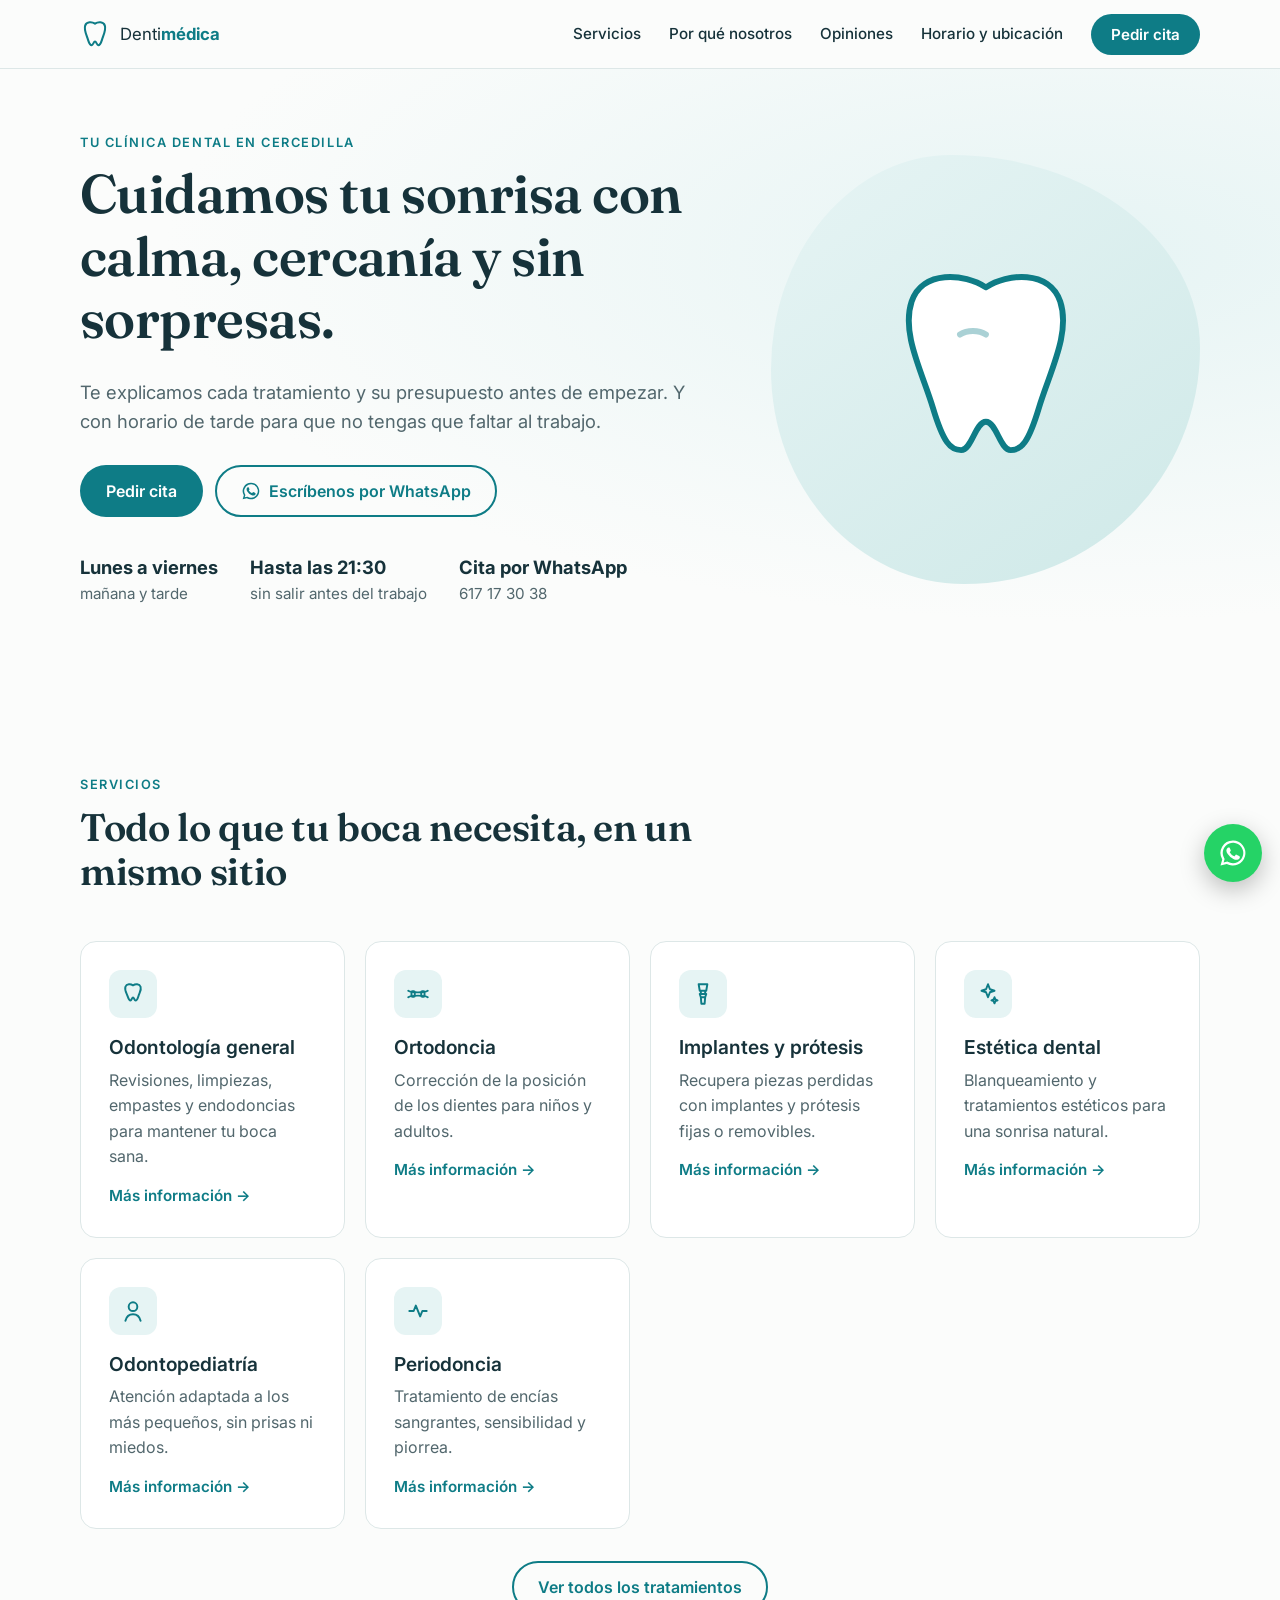
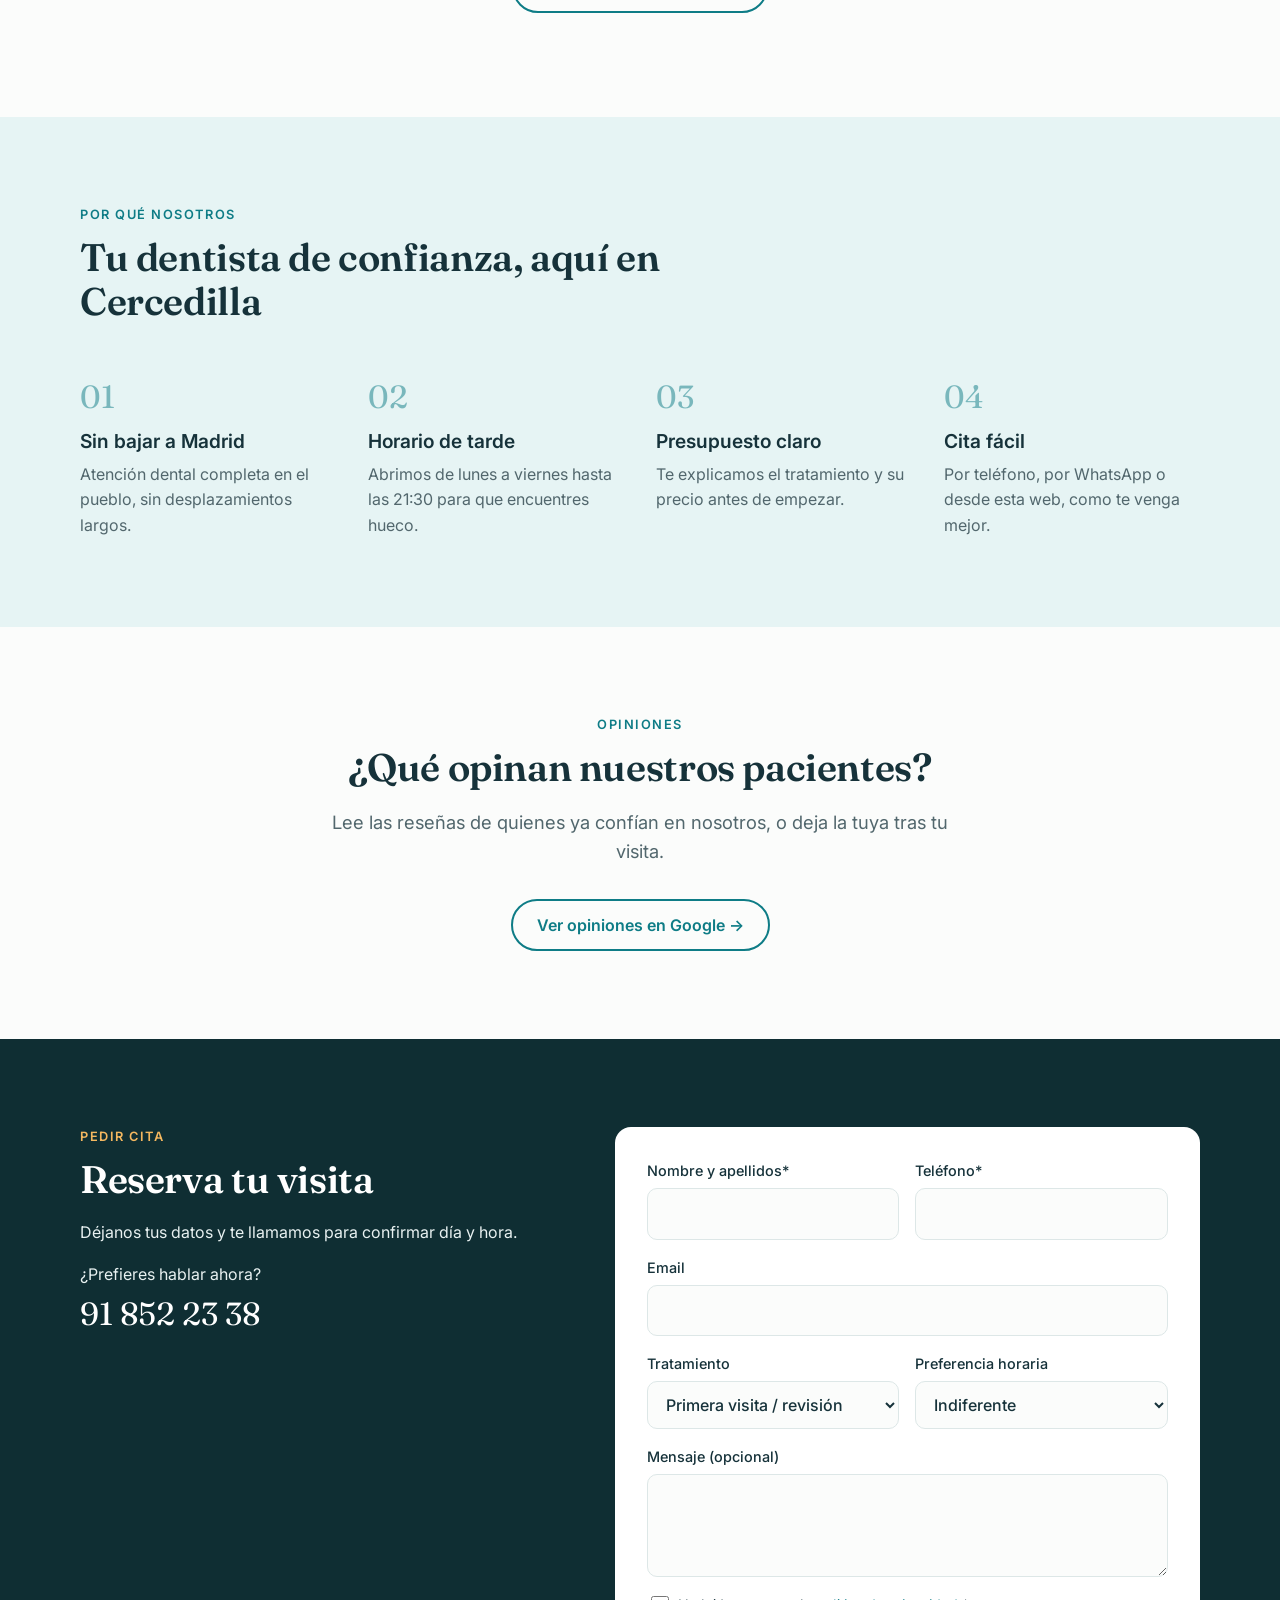
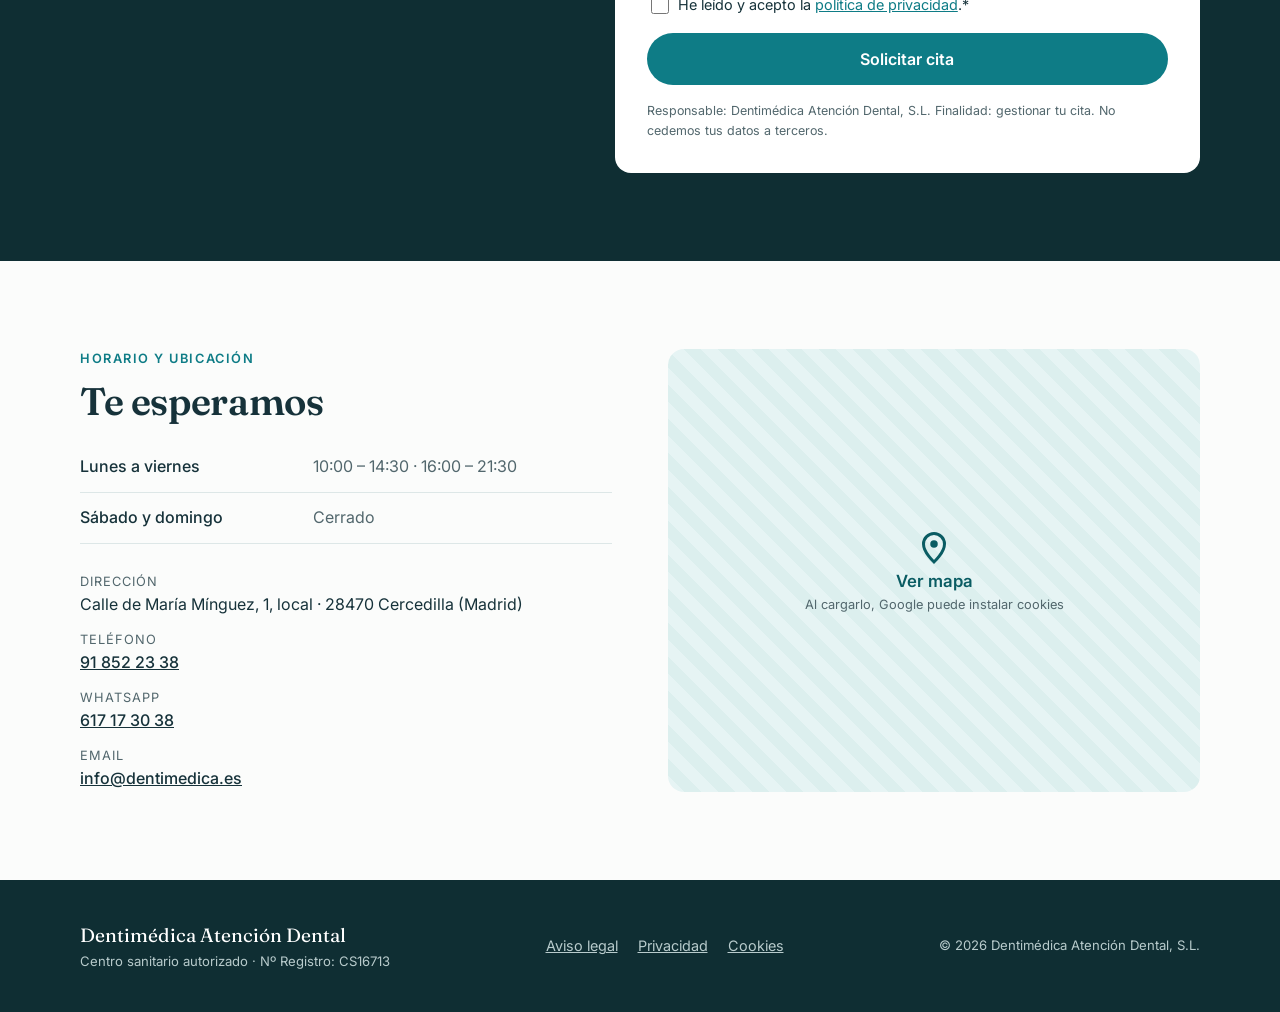
==== commit 2ed8692c: "feat: add treatments page with detailed services and clinic email Co-Authored-By: Claude Opus 5.5 <n" ====
--- a/index.html
+++ b/index.html
@@ -26,6 +26,7 @@
     "@type": "Dentist",
     "name": "Dentimédica Atención Dental",
     "telephone": "+34 918 52 23 38",
+    "email": "info@dentimedica.es",
     "address": {
       "@type": "PostalAddress",
       "streetAddress": "Calle de María Mínguez, 1, local",
@@ -97,7 +98,7 @@
     </section>
 
     <!-- ========== SERVICIOS ========== -->
-    <!-- EDITAR: confirmar con la clínica los servicios reales -->
+    <!-- Detalle de cada servicio en tratamientos.html -->
     <section class="section" id="servicios">
       <div class="container">
         <header class="section__head">
@@ -109,33 +110,40 @@
             <div class="card__icon"><svg viewBox="0 0 24 24"><path d="M12 4c-2-1.3-6-1.6-7 1.3S6 11 7 14s1.7 4 2.7 4 1.3-2.7 2.3-2.7 1.3 2.7 2.3 2.7 1.7-.7 2.7-4 3-5.7 2-8.7S14 2.7 12 4z"/></svg></div>
             <h3>Odontología general</h3>
             <p>Revisiones, limpiezas, empastes y endodoncias para mantener tu boca sana.</p>
+            <a href="tratamientos.html#general" class="card__link">Más información →</a>
           </article>
           <article class="card">
             <div class="card__icon"><svg viewBox="0 0 24 24"><path d="M3 9c3 2 15 2 18 0M3 15c3-2 15-2 18 0"/><rect x="6" y="9.5" width="3" height="5" rx="1"/><rect x="15" y="9.5" width="3" height="5" rx="1"/></svg></div>
             <h3>Ortodoncia</h3>
             <p>Corrección de la posición de los dientes para niños y adultos.</p>
+            <a href="tratamientos.html#ortodoncia" class="card__link">Más información →</a>
           </article>
           <article class="card">
             <div class="card__icon"><svg viewBox="0 0 24 24"><path d="M8 3h8l-1 6H9zM10 9v3m4-3v3M9 12h6l-1 3h-4zm1 3 .5 6h3l.5-6"/></svg></div>
             <h3>Implantes y prótesis</h3>
             <p>Recupera piezas perdidas con implantes y prótesis fijas o removibles.</p>
+            <a href="tratamientos.html#implantes" class="card__link">Más información →</a>
           </article>
           <article class="card">
             <div class="card__icon"><svg viewBox="0 0 24 24"><path d="M12 3l1.8 4.6L18 9l-4.2 1.4L12 15l-1.8-4.6L6 9l4.2-1.4zM18 15l.8 2 2 .8-2 .8-.8 2-.8-2-2-.8 2-.8z"/></svg></div>
             <h3>Estética dental</h3>
             <p>Blanqueamiento y tratamientos estéticos para una sonrisa natural.</p>
+            <a href="tratamientos.html#estetica" class="card__link">Más información →</a>
           </article>
           <article class="card">
             <div class="card__icon"><svg viewBox="0 0 24 24"><circle cx="12" cy="8" r="4"/><path d="M5 21c1-4 4-6 7-6s6 2 7 6"/></svg></div>
             <h3>Odontopediatría</h3>
             <p>Atención adaptada a los más pequeños, sin prisas ni miedos.</p>
+            <a href="tratamientos.html#odontopediatria" class="card__link">Más información →</a>
           </article>
           <article class="card">
             <div class="card__icon"><svg viewBox="0 0 24 24"><path d="M4 12h4l2-5 4 10 2-5h4"/></svg></div>
             <h3>Periodoncia</h3>
             <p>Tratamiento de encías sangrantes, sensibilidad y piorrea.</p>
-          </article>
-        </div>
+            <a href="tratamientos.html#periodoncia" class="card__link">Más información →</a>
+          </article>
+        </div>
+        <p class="center" style="margin-top:32px"><a href="tratamientos.html" class="btn btn--ghost">Ver todos los tratamientos</a></p>
       </div>
     </section>
 
@@ -262,6 +270,7 @@
             <li><span>Dirección</span>Calle de María Mínguez, 1, local · 28470 Cercedilla (Madrid)</li>
             <li><span>Teléfono</span><a href="tel:+34918522338">91 852 23 38</a></li>
             <li><span>WhatsApp</span><a href="https://wa.me/34617173038" target="_blank" rel="noopener">617 17 30 38</a></li>
+            <li><span>Email</span><a href="mailto:info@dentimedica.es">info@dentimedica.es</a></li>
           </ul>
         </div>
 
--- a/css/styles.css
+++ b/css/styles.css
@@ -222,6 +222,45 @@
 .wa-float:hover { transform: scale(1.07); }
 .wa-float svg { width: 30px; height: 30px; }
 
+.card__link { display: inline-block; margin-top: 14px; font-weight: 600; font-size: .95rem; text-decoration: none; }
+.card__link:hover { text-decoration: underline; }
+.btn--light { border-color: #fff; color: #fff; background: transparent; }
+.btn--light:hover { background: rgba(255,255,255,.1); }
+
+/* Página de tratamientos */
+.page-hero { padding: 56px 0 24px; background: radial-gradient(ellipse at 85% 0%, var(--brand-soft), transparent 60%); }
+.chips { display: flex; flex-wrap: wrap; gap: 10px; margin-top: 24px; }
+.chips a {
+  padding: 8px 16px; border-radius: 999px; background: var(--surface); border: 1px solid var(--line);
+  color: var(--ink); text-decoration: none; font-size: .9rem; font-weight: 500;
+}
+.chips a:hover { border-color: var(--brand); color: var(--brand); }
+.treatments { padding: 32px 0 88px; }
+.treat {
+  display: grid; grid-template-columns: 280px 1fr; gap: 40px;
+  padding: 48px 0; border-bottom: 1px solid var(--line);
+}
+.treat:last-child { border-bottom: 0; }
+.treat__head { position: sticky; top: 100px; align-self: start; }
+.treat__head h2 { font-size: clamp(1.5rem, 3vw, 1.9rem); }
+.treat__body { max-width: 640px; }
+.treat__body > p:first-child { font-size: 1.1rem; }
+.treat__body h3 { margin-top: 1.6em; }
+.treat__body p { color: var(--ink-soft); }
+.checklist { list-style: none; padding: 0; margin: 0; display: grid; gap: 10px; }
+.checklist li { position: relative; padding-left: 30px; color: var(--ink-soft); }
+.checklist li strong { color: var(--ink); font-weight: 600; }
+.checklist li::before {
+  content: ""; position: absolute; left: 0; top: .3em; width: 18px; height: 18px; border-radius: 50%;
+  background: var(--brand-soft) url("data:image/svg+xml,%3Csvg xmlns='http://www.w3.org/2000/svg' viewBox='0 0 24 24'%3E%3Cpath d='M6 12.5l4 4 8-9' fill='none' stroke='%230e7c86' stroke-width='3' stroke-linecap='round' stroke-linejoin='round'/%3E%3C/svg%3E") center / 12px no-repeat;
+}
+@media (max-width: 760px) {
+  .treat { grid-template-columns: 1fr; gap: 12px; padding: 36px 0; }
+  .treat__head { position: static; display: flex; align-items: center; gap: 14px; }
+  .treat__head .card__icon { margin: 0; }
+  .treat__head h2 { margin: 0; }
+}
+
 /* Páginas legales / gracias */
 .page { padding: 56px 0 88px; max-width: 760px; }
 .page h1 { font-size: clamp(1.9rem, 4vw, 2.6rem); }
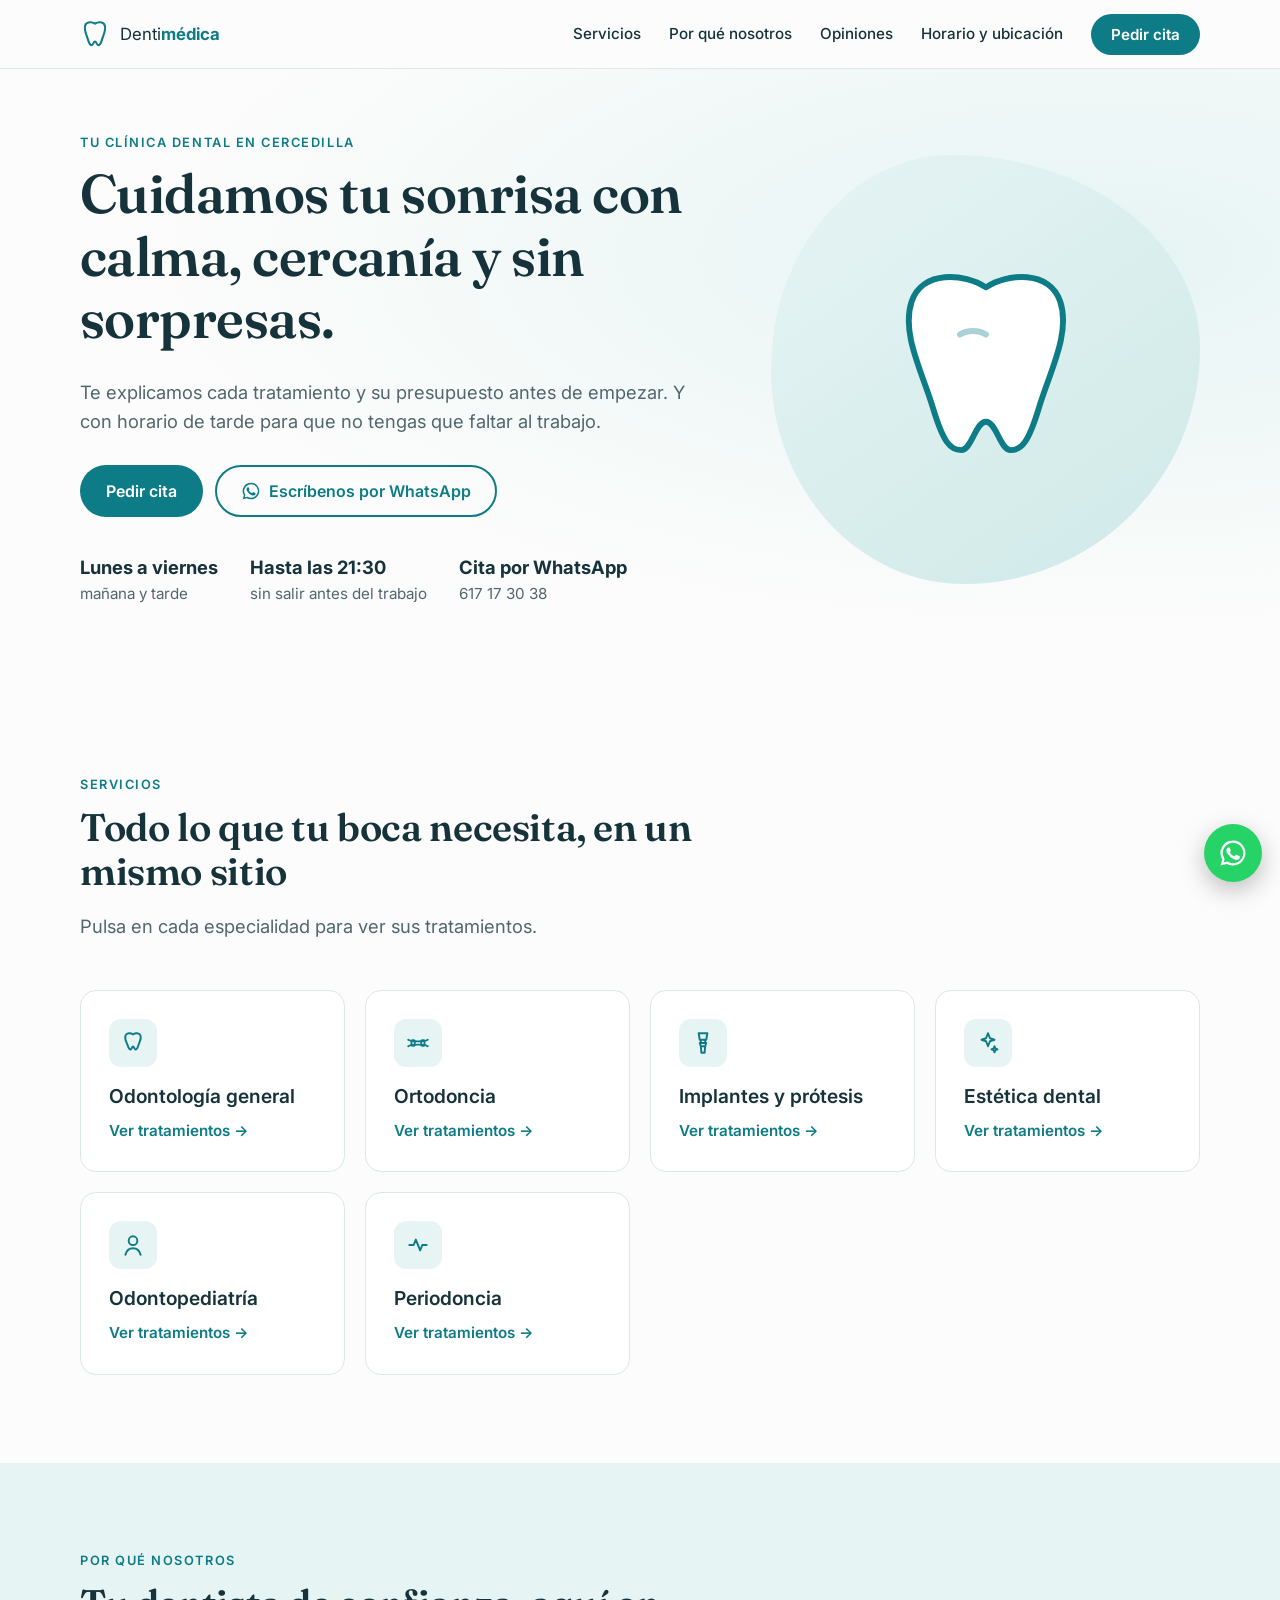
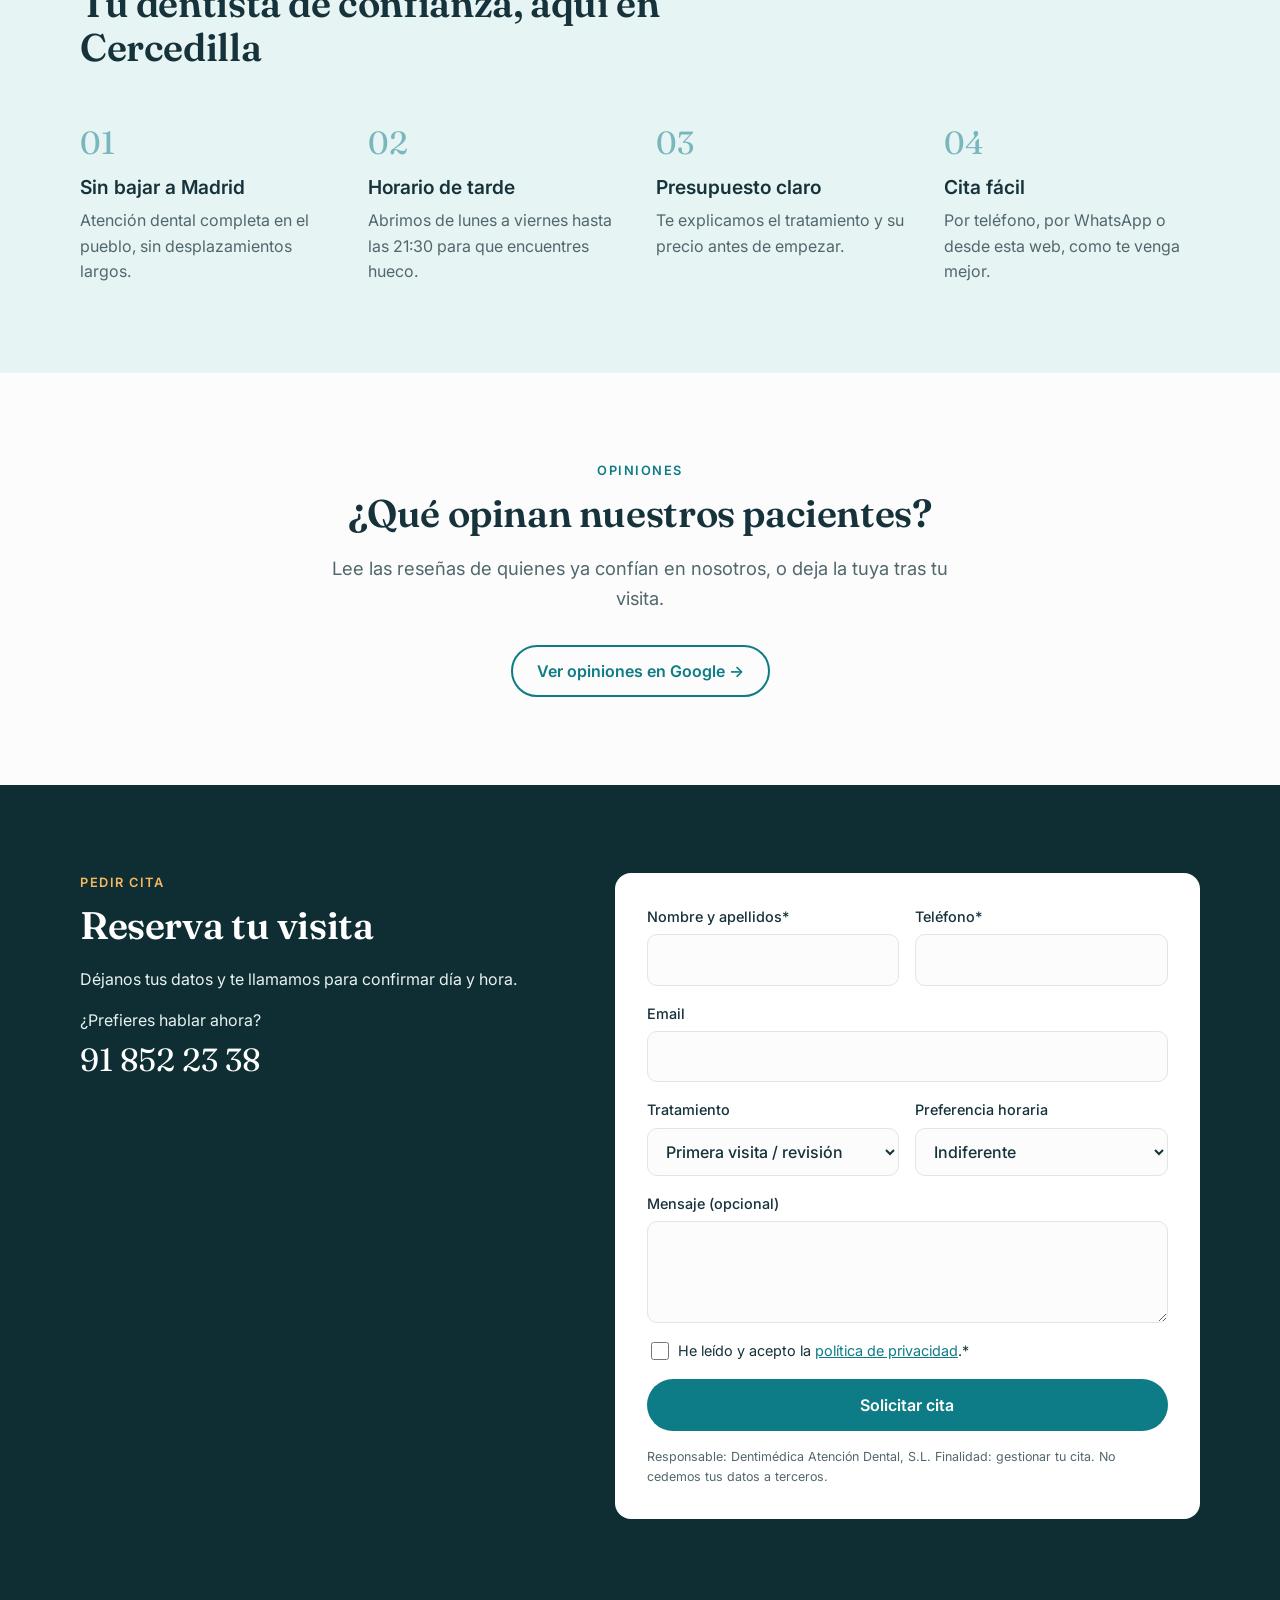
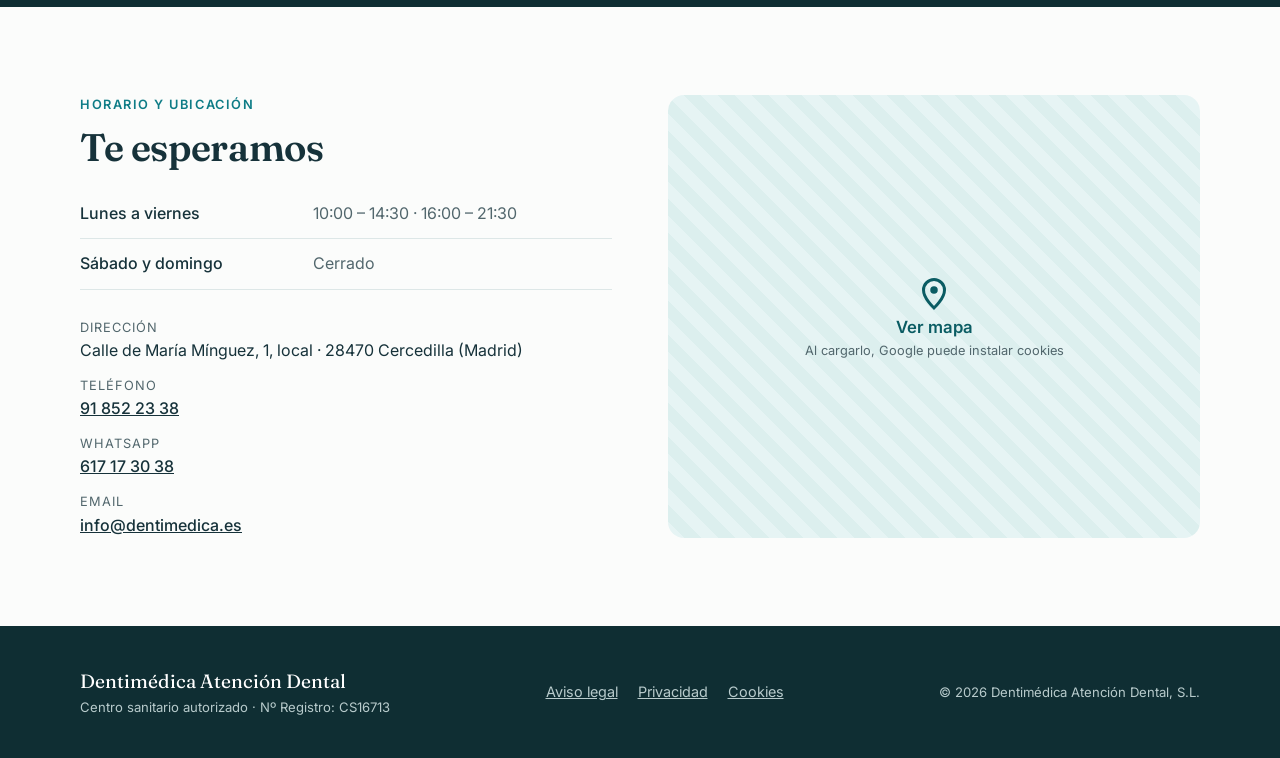
==== commit 75171bd5: "feat: show treatments only after selecting a specialty Co-Authored-By: Claude Opus 5.5 <noreply@anth" ====
--- a/index.html
+++ b/index.html
@@ -104,46 +104,40 @@
         <header class="section__head">
           <p class="eyebrow">Servicios</p>
           <h2>Todo lo que tu boca necesita, en un mismo sitio</h2>
+          <p class="lead">Pulsa en cada especialidad para ver sus tratamientos.</p>
         </header>
         <div class="cards">
-          <article class="card">
+          <a class="card card--link" href="tratamientos.html#general">
             <div class="card__icon"><svg viewBox="0 0 24 24"><path d="M12 4c-2-1.3-6-1.6-7 1.3S6 11 7 14s1.7 4 2.7 4 1.3-2.7 2.3-2.7 1.3 2.7 2.3 2.7 1.7-.7 2.7-4 3-5.7 2-8.7S14 2.7 12 4z"/></svg></div>
             <h3>Odontología general</h3>
-            <p>Revisiones, limpiezas, empastes y endodoncias para mantener tu boca sana.</p>
-            <a href="tratamientos.html#general" class="card__link">Más información →</a>
-          </article>
-          <article class="card">
+            <span class="card__link">Ver tratamientos →</span>
+          </a>
+          <a class="card card--link" href="tratamientos.html#ortodoncia">
             <div class="card__icon"><svg viewBox="0 0 24 24"><path d="M3 9c3 2 15 2 18 0M3 15c3-2 15-2 18 0"/><rect x="6" y="9.5" width="3" height="5" rx="1"/><rect x="15" y="9.5" width="3" height="5" rx="1"/></svg></div>
             <h3>Ortodoncia</h3>
-            <p>Corrección de la posición de los dientes para niños y adultos.</p>
-            <a href="tratamientos.html#ortodoncia" class="card__link">Más información →</a>
-          </article>
-          <article class="card">
+            <span class="card__link">Ver tratamientos →</span>
+          </a>
+          <a class="card card--link" href="tratamientos.html#implantes">
             <div class="card__icon"><svg viewBox="0 0 24 24"><path d="M8 3h8l-1 6H9zM10 9v3m4-3v3M9 12h6l-1 3h-4zm1 3 .5 6h3l.5-6"/></svg></div>
             <h3>Implantes y prótesis</h3>
-            <p>Recupera piezas perdidas con implantes y prótesis fijas o removibles.</p>
-            <a href="tratamientos.html#implantes" class="card__link">Más información →</a>
-          </article>
-          <article class="card">
+            <span class="card__link">Ver tratamientos →</span>
+          </a>
+          <a class="card card--link" href="tratamientos.html#estetica">
             <div class="card__icon"><svg viewBox="0 0 24 24"><path d="M12 3l1.8 4.6L18 9l-4.2 1.4L12 15l-1.8-4.6L6 9l4.2-1.4zM18 15l.8 2 2 .8-2 .8-.8 2-.8-2-2-.8 2-.8z"/></svg></div>
             <h3>Estética dental</h3>
-            <p>Blanqueamiento y tratamientos estéticos para una sonrisa natural.</p>
-            <a href="tratamientos.html#estetica" class="card__link">Más información →</a>
-          </article>
-          <article class="card">
+            <span class="card__link">Ver tratamientos →</span>
+          </a>
+          <a class="card card--link" href="tratamientos.html#odontopediatria">
             <div class="card__icon"><svg viewBox="0 0 24 24"><circle cx="12" cy="8" r="4"/><path d="M5 21c1-4 4-6 7-6s6 2 7 6"/></svg></div>
             <h3>Odontopediatría</h3>
-            <p>Atención adaptada a los más pequeños, sin prisas ni miedos.</p>
-            <a href="tratamientos.html#odontopediatria" class="card__link">Más información →</a>
-          </article>
-          <article class="card">
+            <span class="card__link">Ver tratamientos →</span>
+          </a>
+          <a class="card card--link" href="tratamientos.html#periodoncia">
             <div class="card__icon"><svg viewBox="0 0 24 24"><path d="M4 12h4l2-5 4 10 2-5h4"/></svg></div>
             <h3>Periodoncia</h3>
-            <p>Tratamiento de encías sangrantes, sensibilidad y piorrea.</p>
-            <a href="tratamientos.html#periodoncia" class="card__link">Más información →</a>
-          </article>
-        </div>
-        <p class="center" style="margin-top:32px"><a href="tratamientos.html" class="btn btn--ghost">Ver todos los tratamientos</a></p>
+            <span class="card__link">Ver tratamientos →</span>
+          </a>
+        </div>
       </div>
     </section>
 
--- a/css/styles.css
+++ b/css/styles.css
@@ -222,8 +222,10 @@
 .wa-float:hover { transform: scale(1.07); }
 .wa-float svg { width: 30px; height: 30px; }
 
-.card__link { display: inline-block; margin-top: 14px; font-weight: 600; font-size: .95rem; text-decoration: none; }
-.card__link:hover { text-decoration: underline; }
+.card--link { display: block; color: var(--ink); text-decoration: none; }
+.card--link h3 { margin-bottom: 4px; }
+.card--link:hover { border-color: var(--brand); }
+.card__link { display: inline-block; margin-top: 8px; font-weight: 600; font-size: .95rem; color: var(--brand); }
 .btn--light { border-color: #fff; color: #fff; background: transparent; }
 .btn--light:hover { background: rgba(255,255,255,.1); }
 
@@ -235,6 +237,8 @@
   color: var(--ink); text-decoration: none; font-size: .9rem; font-weight: 500;
 }
 .chips a:hover { border-color: var(--brand); color: var(--brand); }
+.chips a.is-active { background: var(--brand); border-color: var(--brand); color: #fff; }
+.treat[hidden] { display: none; }
 .treatments { padding: 32px 0 88px; }
 .treat {
   display: grid; grid-template-columns: 280px 1fr; gap: 40px;
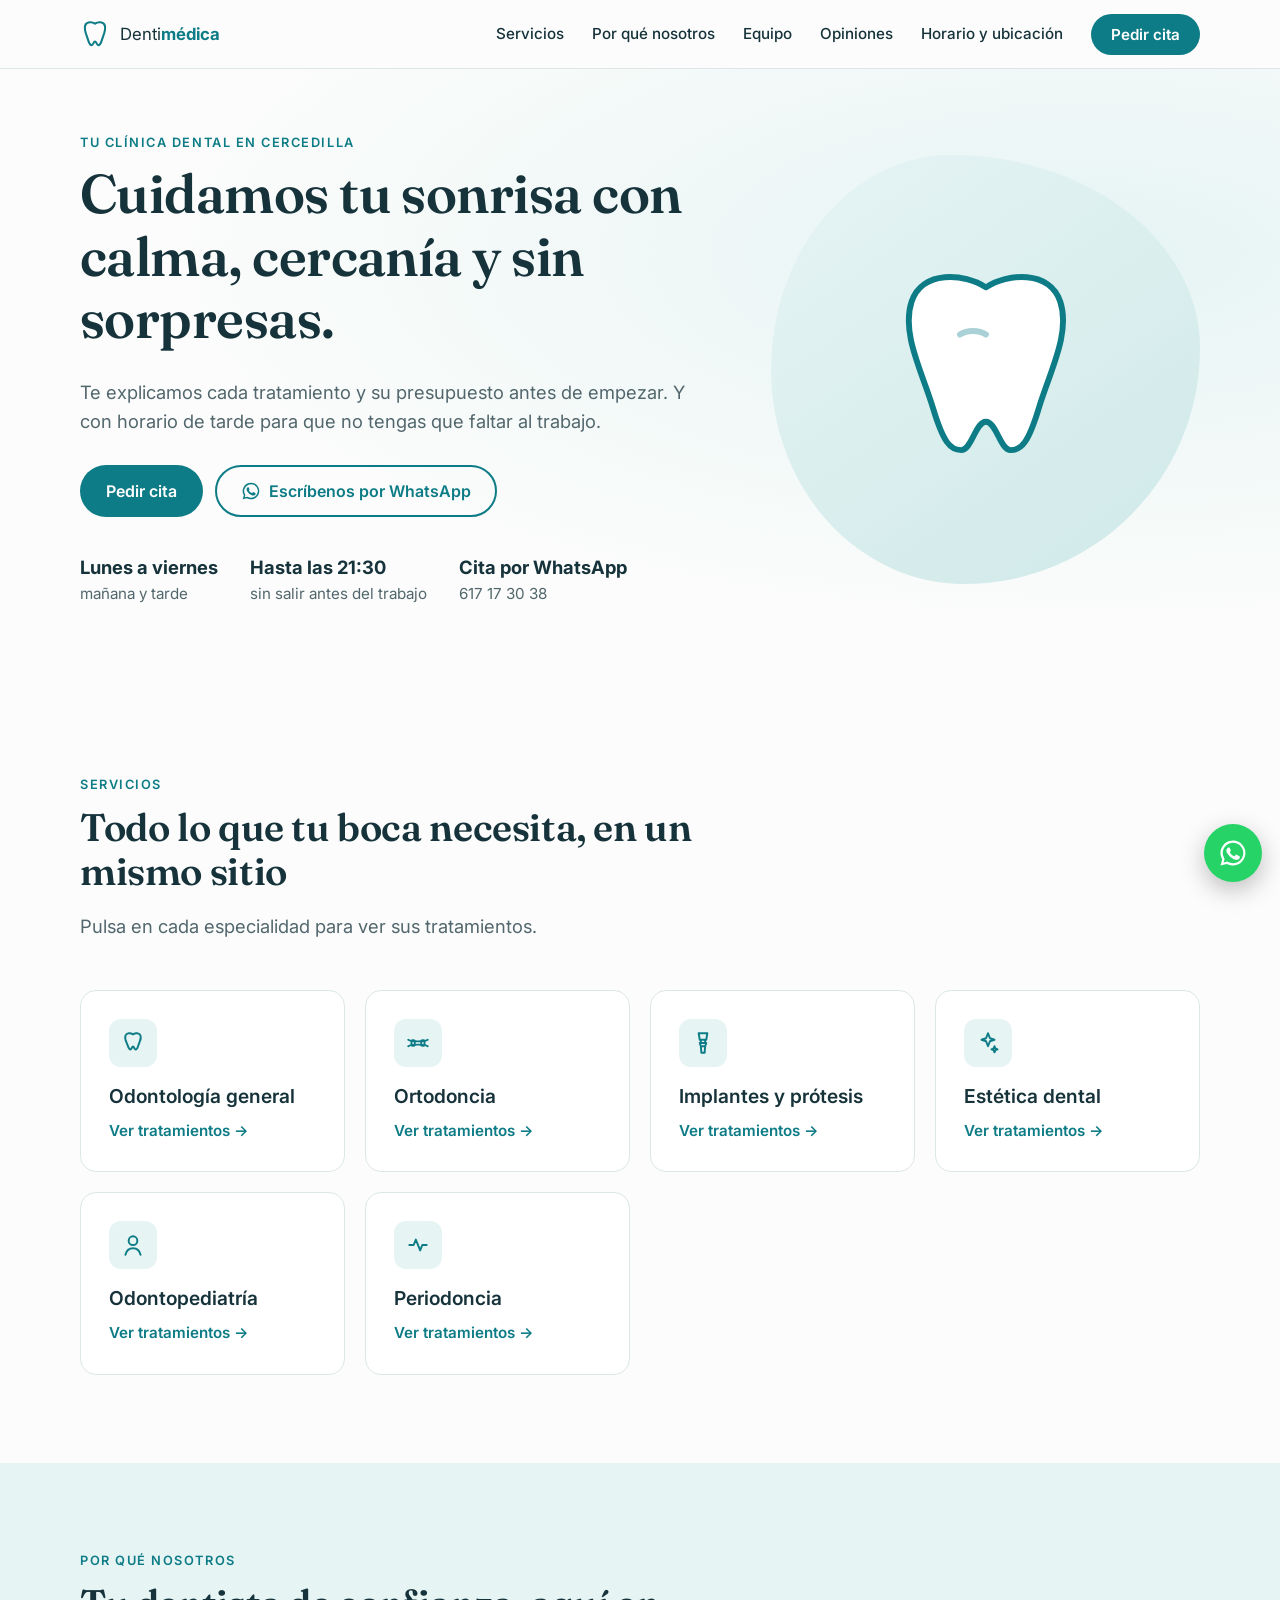
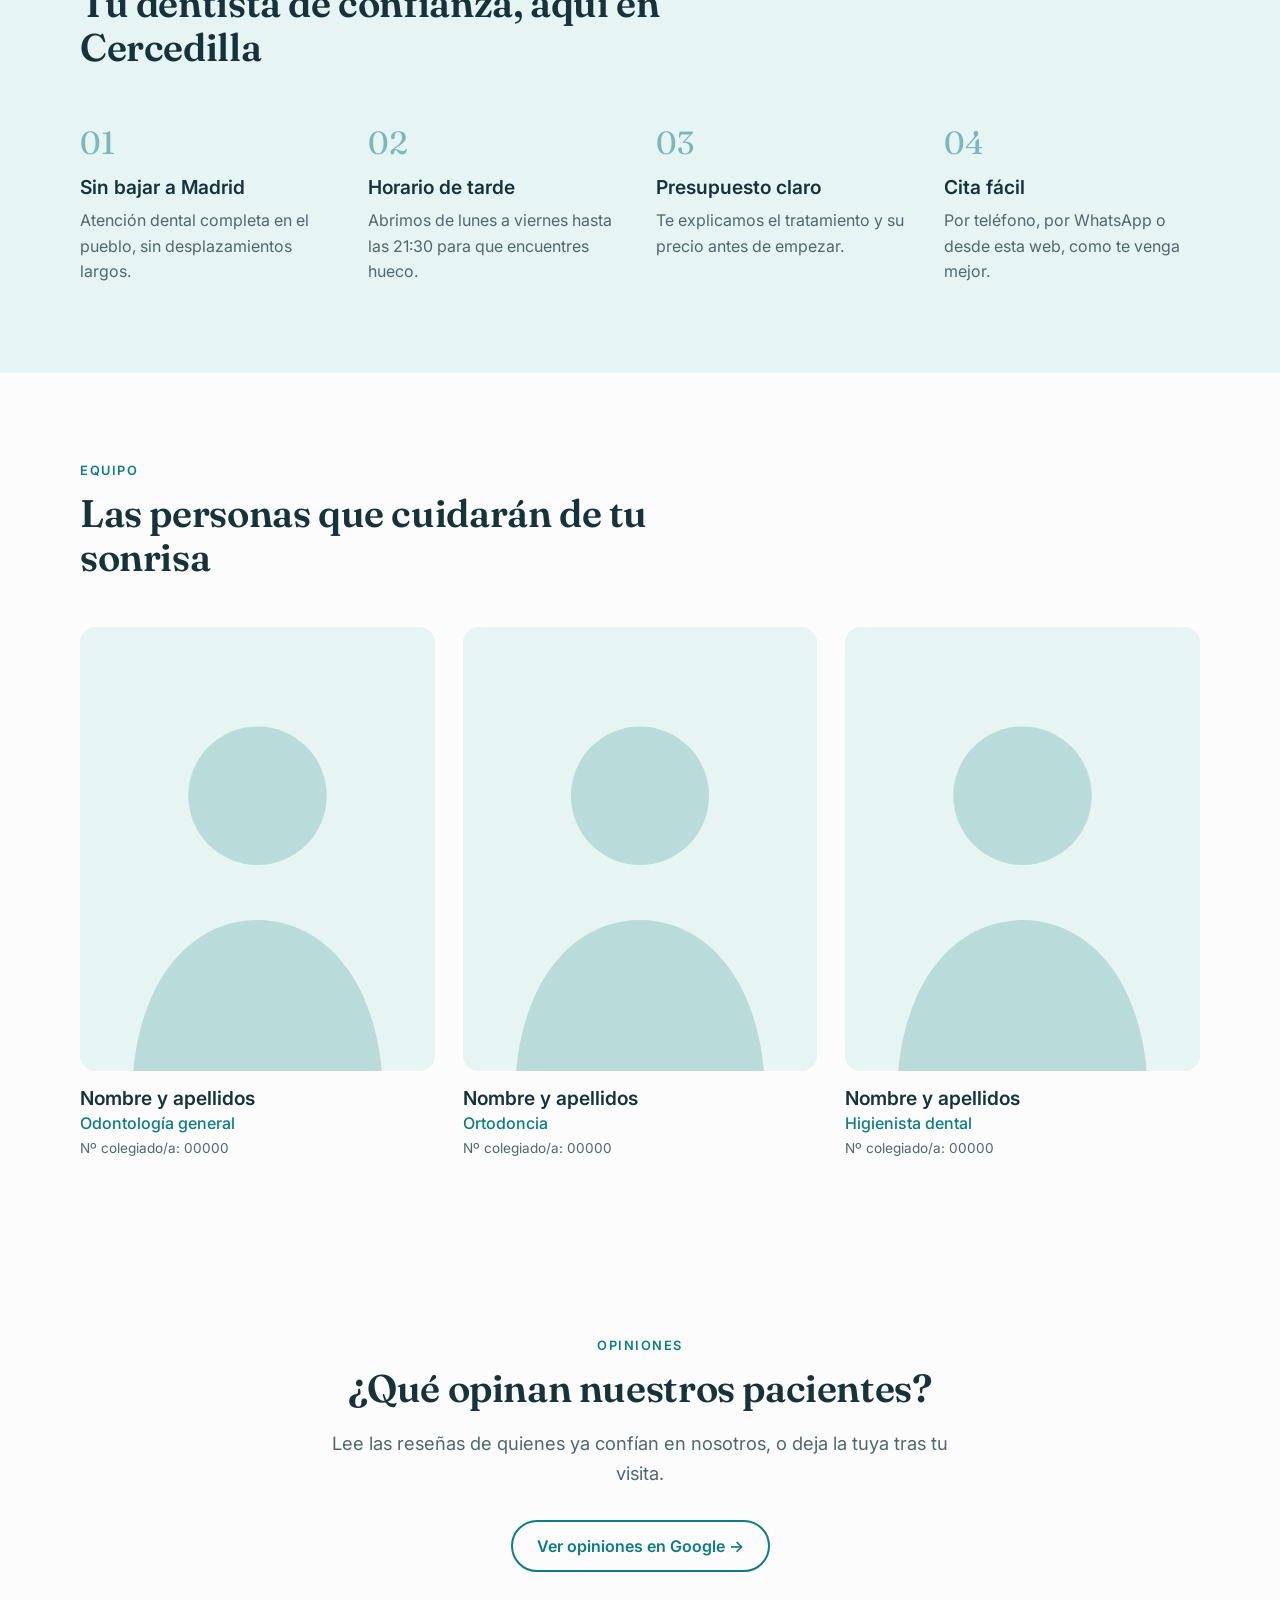
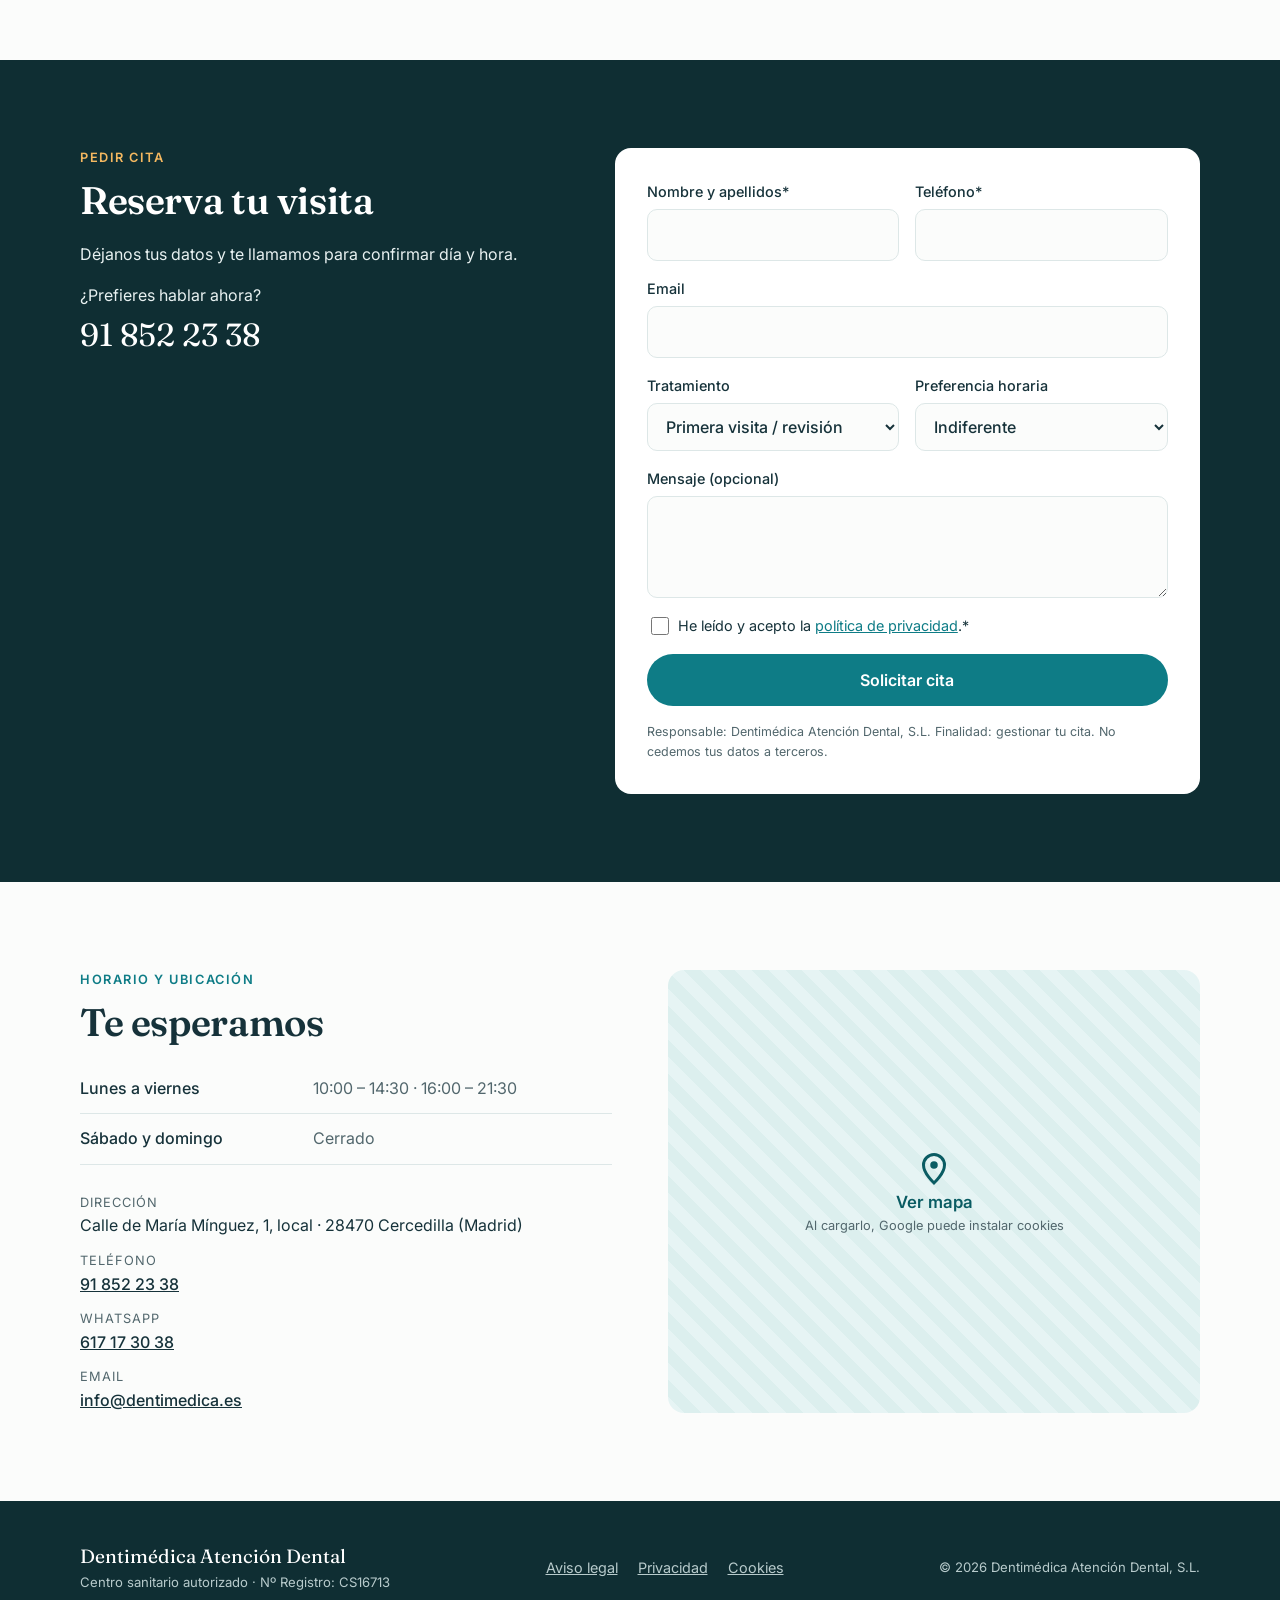
==== commit 401133af: "feat: add team section with photo placeholders Co-Authored-By: Claude Opus 5.5 <noreply@anthropic.co" ====
--- a/index.html
+++ b/index.html
@@ -60,6 +60,7 @@
       <nav class="nav" id="nav">
         <a href="#servicios">Servicios</a>
         <a href="#nosotros">Por qué nosotros</a>
+        <a href="#equipo">Equipo</a>
         <a href="#opiniones">Opiniones</a>
         <a href="#contacto">Horario y ubicación</a>
         <a href="#cita" class="btn btn--primary btn--sm">Pedir cita</a>
@@ -169,6 +170,44 @@
             <h3>Cita fácil</h3>
             <p>Por teléfono, por WhatsApp o desde esta web, como te venga mejor.</p>
           </div>
+        </div>
+      </div>
+    </section>
+
+    <!-- ========== EQUIPO ========== -->
+    <!-- EDITAR: fotos en img/equipo/ (vertical, 4:5, p. ej. 800x1000 px), nombre, especialidad y nº de colegiado.
+         Para añadir a alguien, copia un bloque <figure class="member">...</figure> -->
+    <section class="section" id="equipo">
+      <div class="container">
+        <header class="section__head">
+          <p class="eyebrow">Equipo</p>
+          <h2>Las personas que cuidarán de tu sonrisa</h2>
+        </header>
+        <div class="team">
+          <figure class="member">
+            <img src="img/equipo/foto-pendiente.svg" alt="Foto de Odontólogo/a" width="400" height="500" loading="lazy">
+            <figcaption>
+              <h3>Nombre y apellidos</h3>
+              <p class="member__role">Odontología general</p>
+              <p class="member__num">Nº colegiado/a: 00000</p>
+            </figcaption>
+          </figure>
+          <figure class="member">
+            <img src="img/equipo/foto-pendiente.svg" alt="Foto de Ortodoncista" width="400" height="500" loading="lazy">
+            <figcaption>
+              <h3>Nombre y apellidos</h3>
+              <p class="member__role">Ortodoncia</p>
+              <p class="member__num">Nº colegiado/a: 00000</p>
+            </figcaption>
+          </figure>
+          <figure class="member">
+            <img src="img/equipo/foto-pendiente.svg" alt="Foto de Higienista" width="400" height="500" loading="lazy">
+            <figcaption>
+              <h3>Nombre y apellidos</h3>
+              <p class="member__role">Higienista dental</p>
+              <p class="member__num">Nº colegiado/a: 00000</p>
+            </figcaption>
+          </figure>
         </div>
       </div>
     </section>
--- a/css/styles.css
+++ b/css/styles.css
@@ -87,7 +87,7 @@
 .nav-toggle { display: none; background: none; border: 0; padding: 8px; cursor: pointer; }
 .nav-toggle span { display: block; width: 24px; height: 2px; background: var(--ink); margin: 5px 0; transition: transform .25s, opacity .25s; }
 
-@media (max-width: 860px) {
+@media (max-width: 980px) {
   .nav-toggle { display: block; }
   .nav {
     position: absolute; top: 68px; left: 0; right: 0;
@@ -152,6 +152,17 @@
 .feature__num { font-family: var(--font-head); font-size: 2rem; color: var(--brand); opacity: .5; display: block; margin-bottom: 8px; }
 .feature p { color: var(--ink-soft); margin: 0; }
 
+/* Equipo */
+.team { display: grid; grid-template-columns: repeat(auto-fit, minmax(220px, 1fr)); gap: 28px; }
+.member { margin: 0; }
+.member img {
+  width: 100%; aspect-ratio: 4 / 5; height: auto; object-fit: cover;
+  border-radius: var(--radius); background: var(--brand-soft); margin-bottom: 16px;
+}
+.member h3 { margin-bottom: 2px; }
+.member__role { color: var(--brand); font-weight: 500; margin: 0; }
+.member__num { color: var(--ink-soft); font-size: .85rem; margin: 2px 0 0; }
+
 /* Opiniones */
 .reviews { display: grid; grid-template-columns: repeat(auto-fit, minmax(280px, 1fr)); gap: 20px; margin-bottom: 32px; }
 .review { margin: 0; background: var(--surface); border: 1px solid var(--line); border-radius: var(--radius); padding: 28px; }
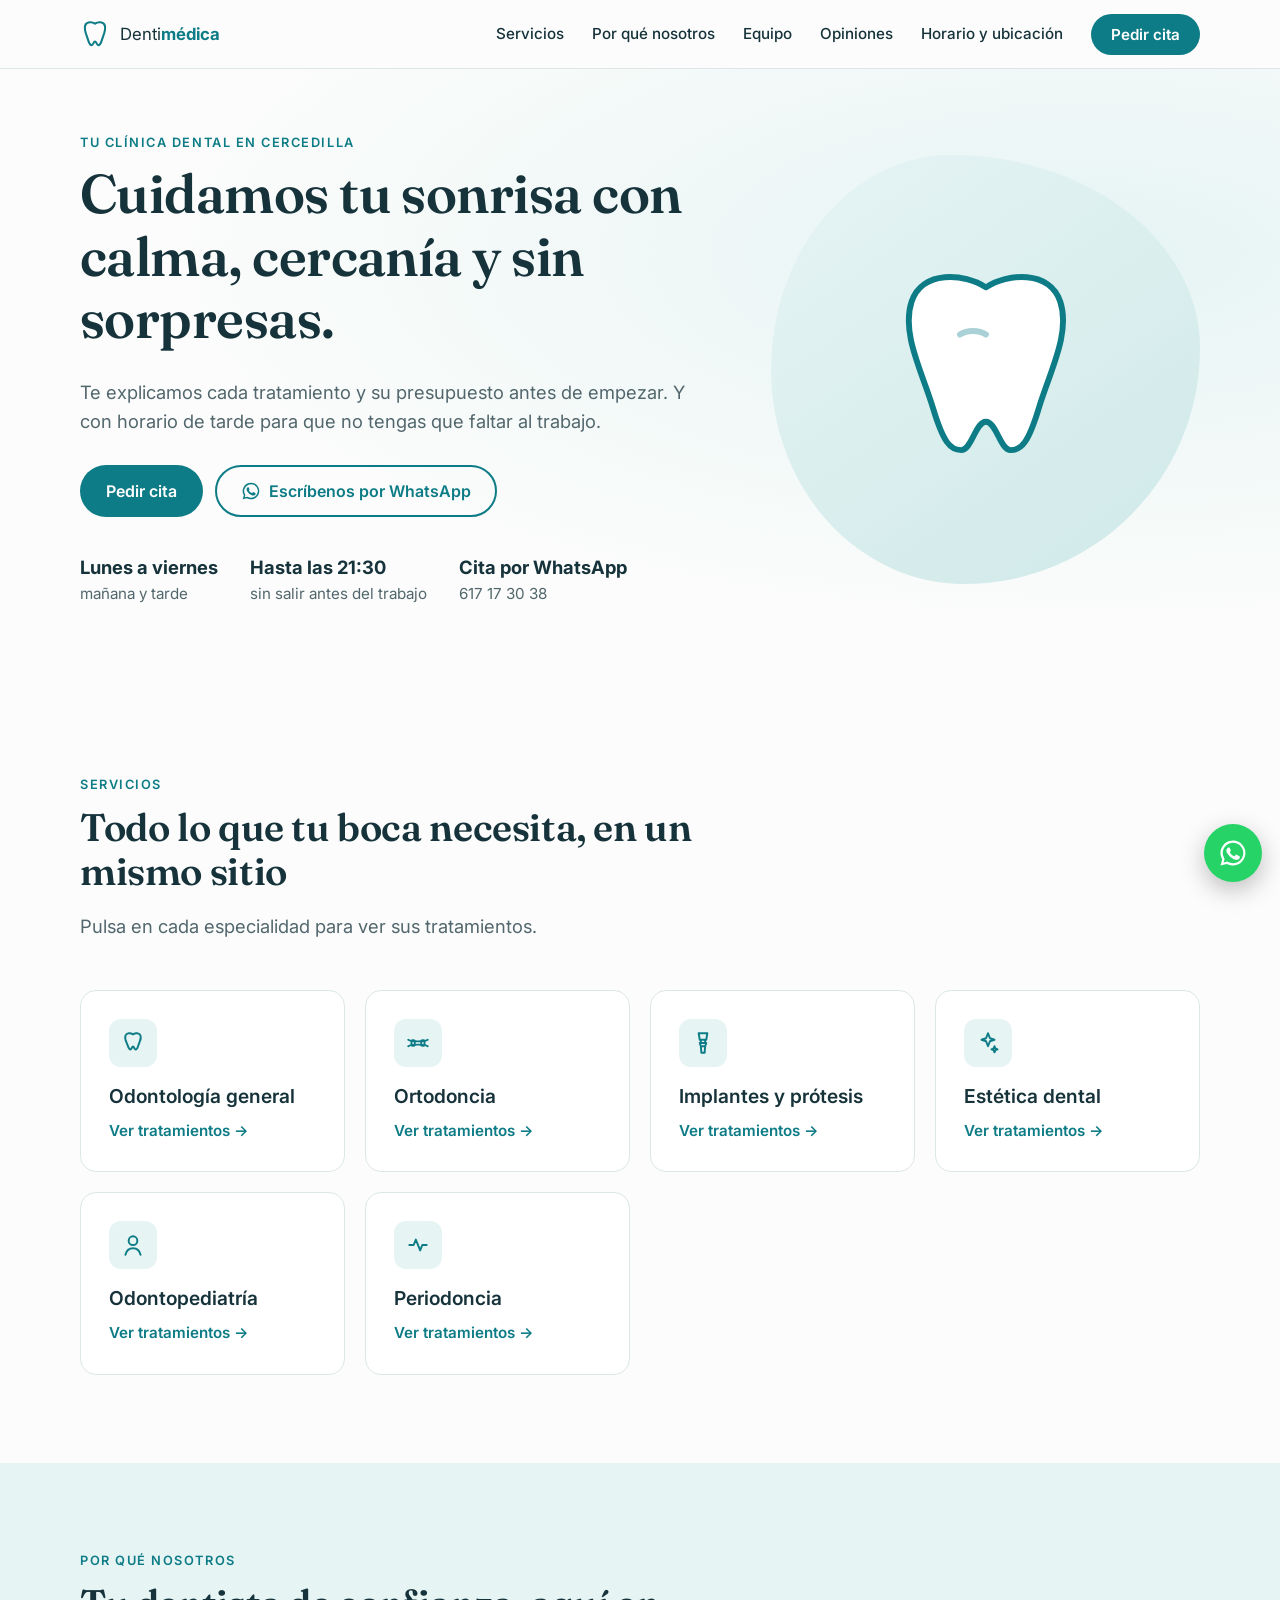
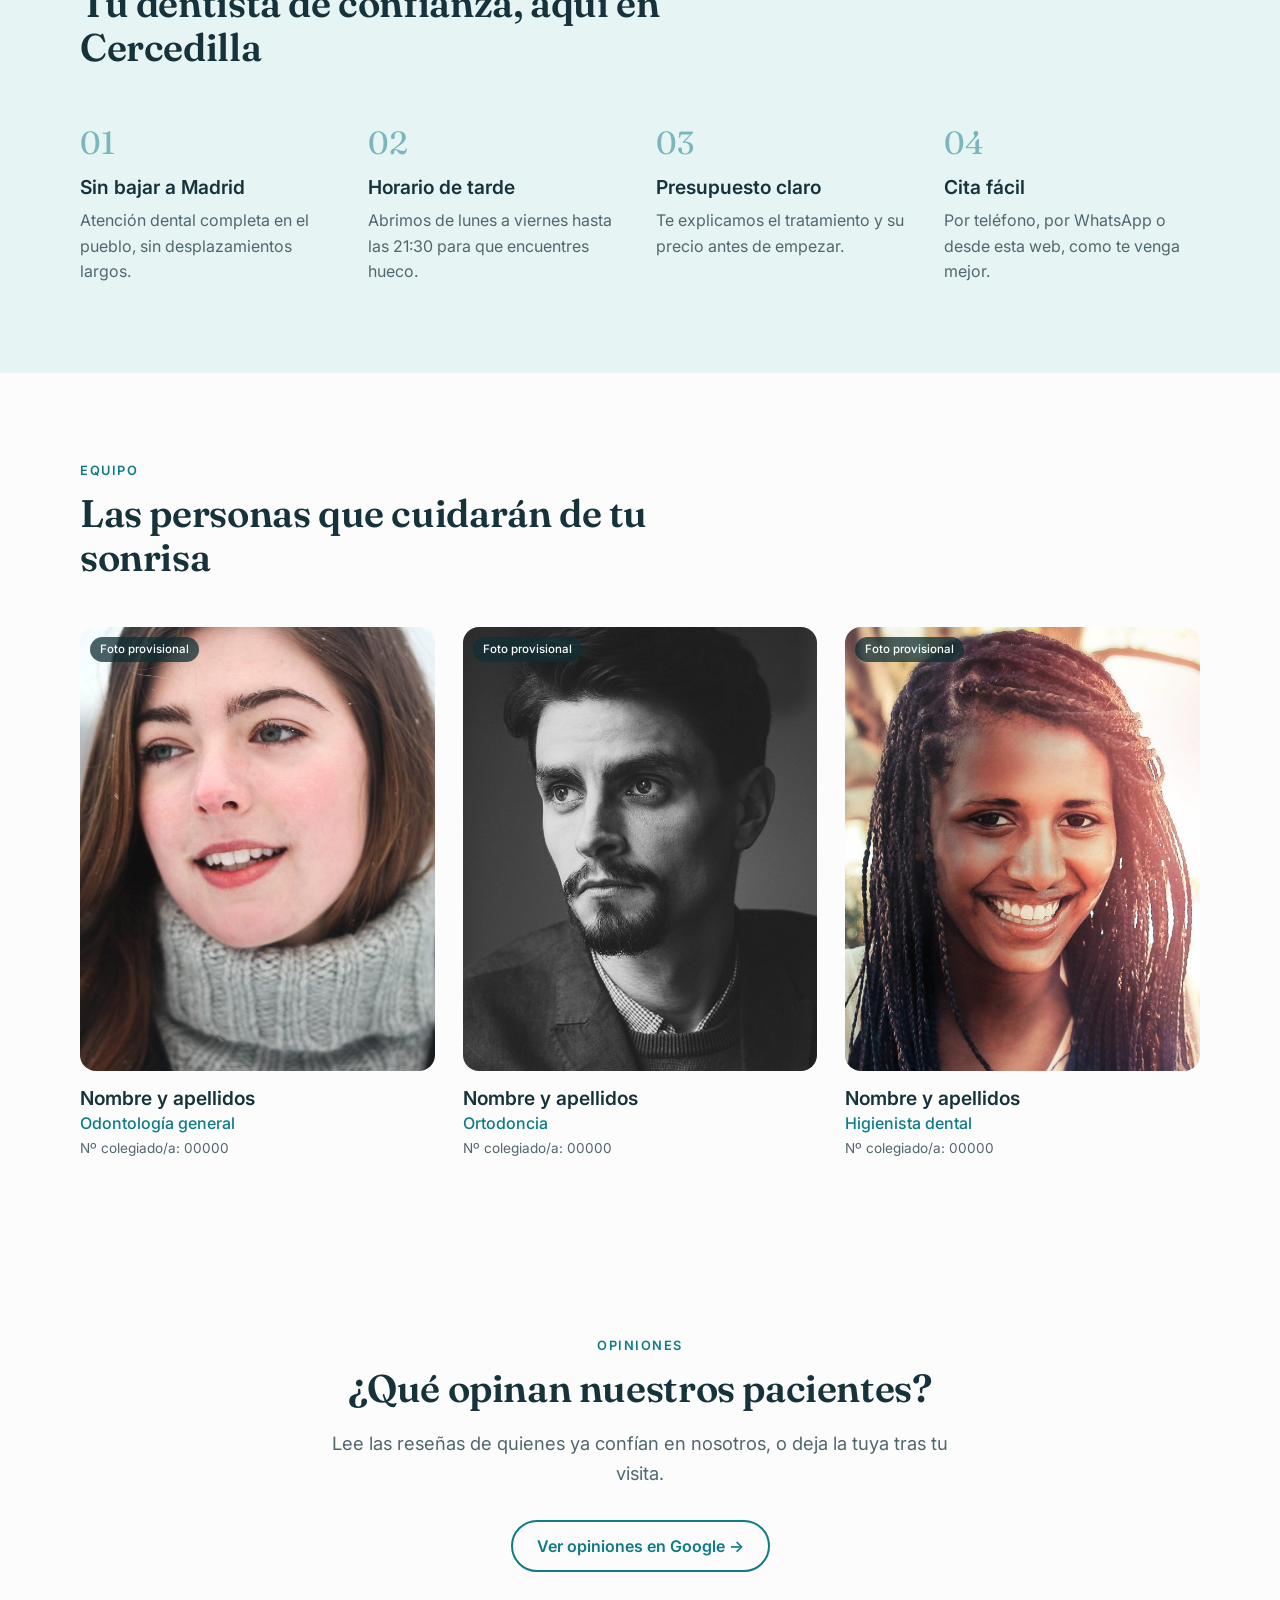
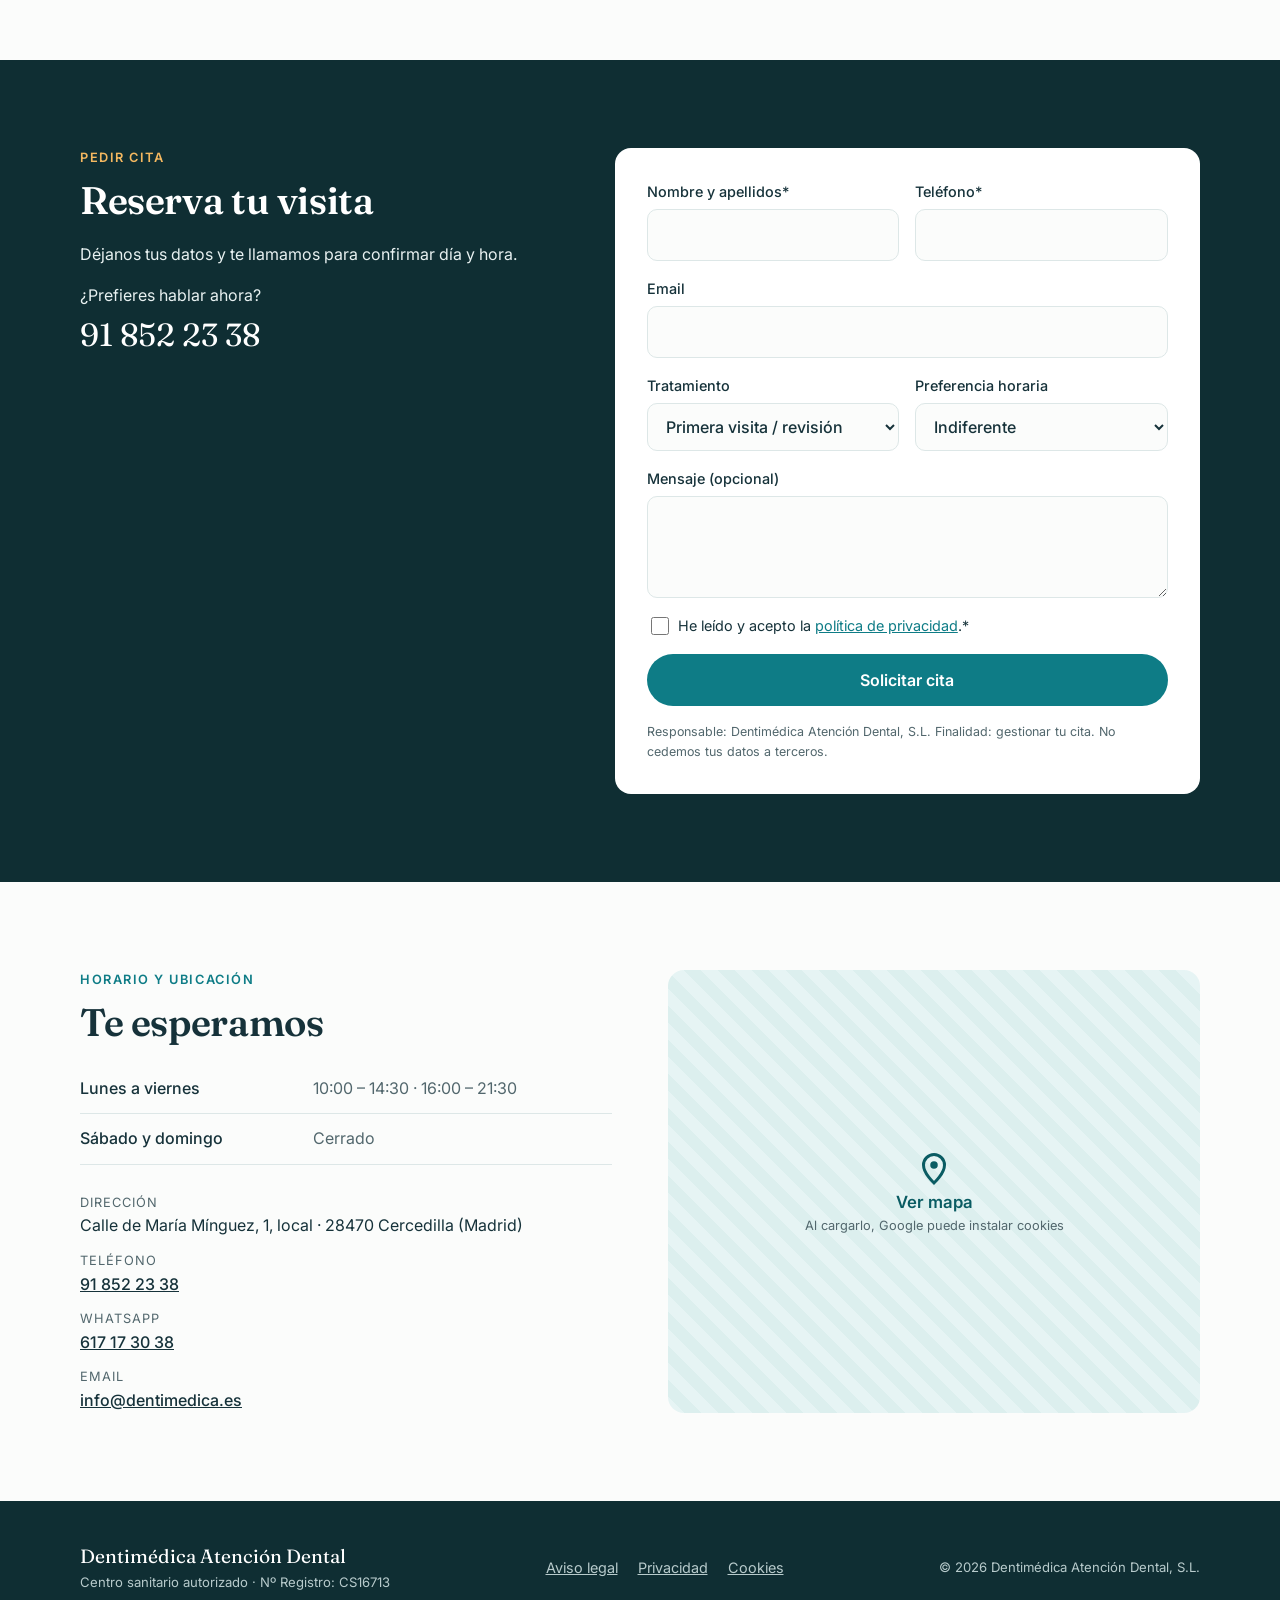
==== commit d8714b81: "feat: add provisional stock portraits to team section Co-Authored-By: Claude Opus 5.5 <noreply@anthr" ====
--- a/index.html
+++ b/index.html
@@ -185,7 +185,8 @@
         </header>
         <div class="team">
           <figure class="member">
-            <img src="img/equipo/foto-pendiente.svg" alt="Foto de Odontólogo/a" width="400" height="500" loading="lazy">
+            <span class="member__tag">Foto provisional</span>
+            <img src="img/equipo/persona-1.jpg" alt="Foto de Odontólogo/a" width="640" height="800" loading="lazy">
             <figcaption>
               <h3>Nombre y apellidos</h3>
               <p class="member__role">Odontología general</p>
@@ -193,7 +194,8 @@
             </figcaption>
           </figure>
           <figure class="member">
-            <img src="img/equipo/foto-pendiente.svg" alt="Foto de Ortodoncista" width="400" height="500" loading="lazy">
+            <span class="member__tag">Foto provisional</span>
+            <img src="img/equipo/persona-2.jpg" alt="Foto de Ortodoncista" width="640" height="800" loading="lazy">
             <figcaption>
               <h3>Nombre y apellidos</h3>
               <p class="member__role">Ortodoncia</p>
@@ -201,7 +203,8 @@
             </figcaption>
           </figure>
           <figure class="member">
-            <img src="img/equipo/foto-pendiente.svg" alt="Foto de Higienista" width="400" height="500" loading="lazy">
+            <span class="member__tag">Foto provisional</span>
+            <img src="img/equipo/persona-3.jpg" alt="Foto de Higienista" width="640" height="800" loading="lazy">
             <figcaption>
               <h3>Nombre y apellidos</h3>
               <p class="member__role">Higienista dental</p>
--- a/css/styles.css
+++ b/css/styles.css
@@ -154,7 +154,11 @@
 
 /* Equipo */
 .team { display: grid; grid-template-columns: repeat(auto-fit, minmax(220px, 1fr)); gap: 28px; }
-.member { margin: 0; }
+.member { margin: 0; position: relative; }
+.member__tag {
+  position: absolute; top: 10px; left: 10px; padding: 3px 10px; border-radius: 999px;
+  background: rgba(15, 46, 51, .75); color: #fff; font-size: .72rem; font-weight: 500;
+}
 .member img {
   width: 100%; aspect-ratio: 4 / 5; height: auto; object-fit: cover;
   border-radius: var(--radius); background: var(--brand-soft); margin-bottom: 16px;
